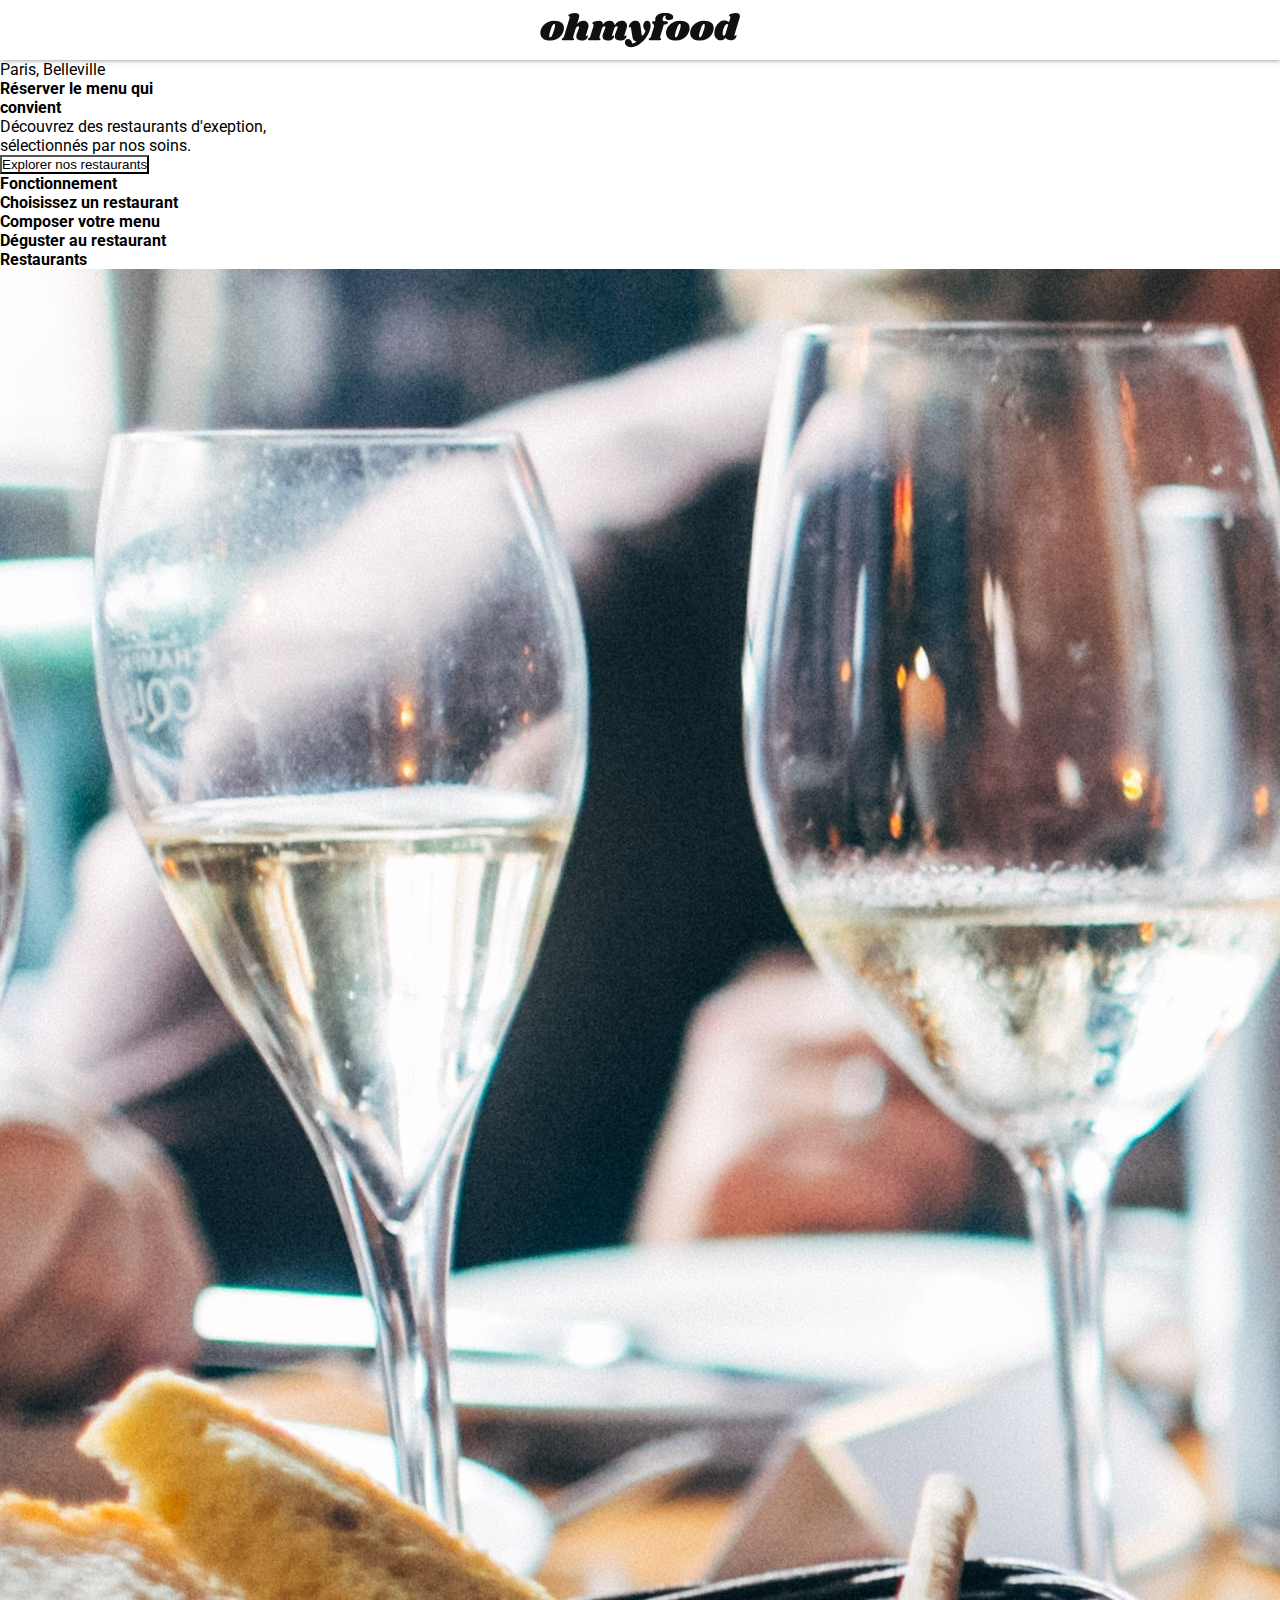
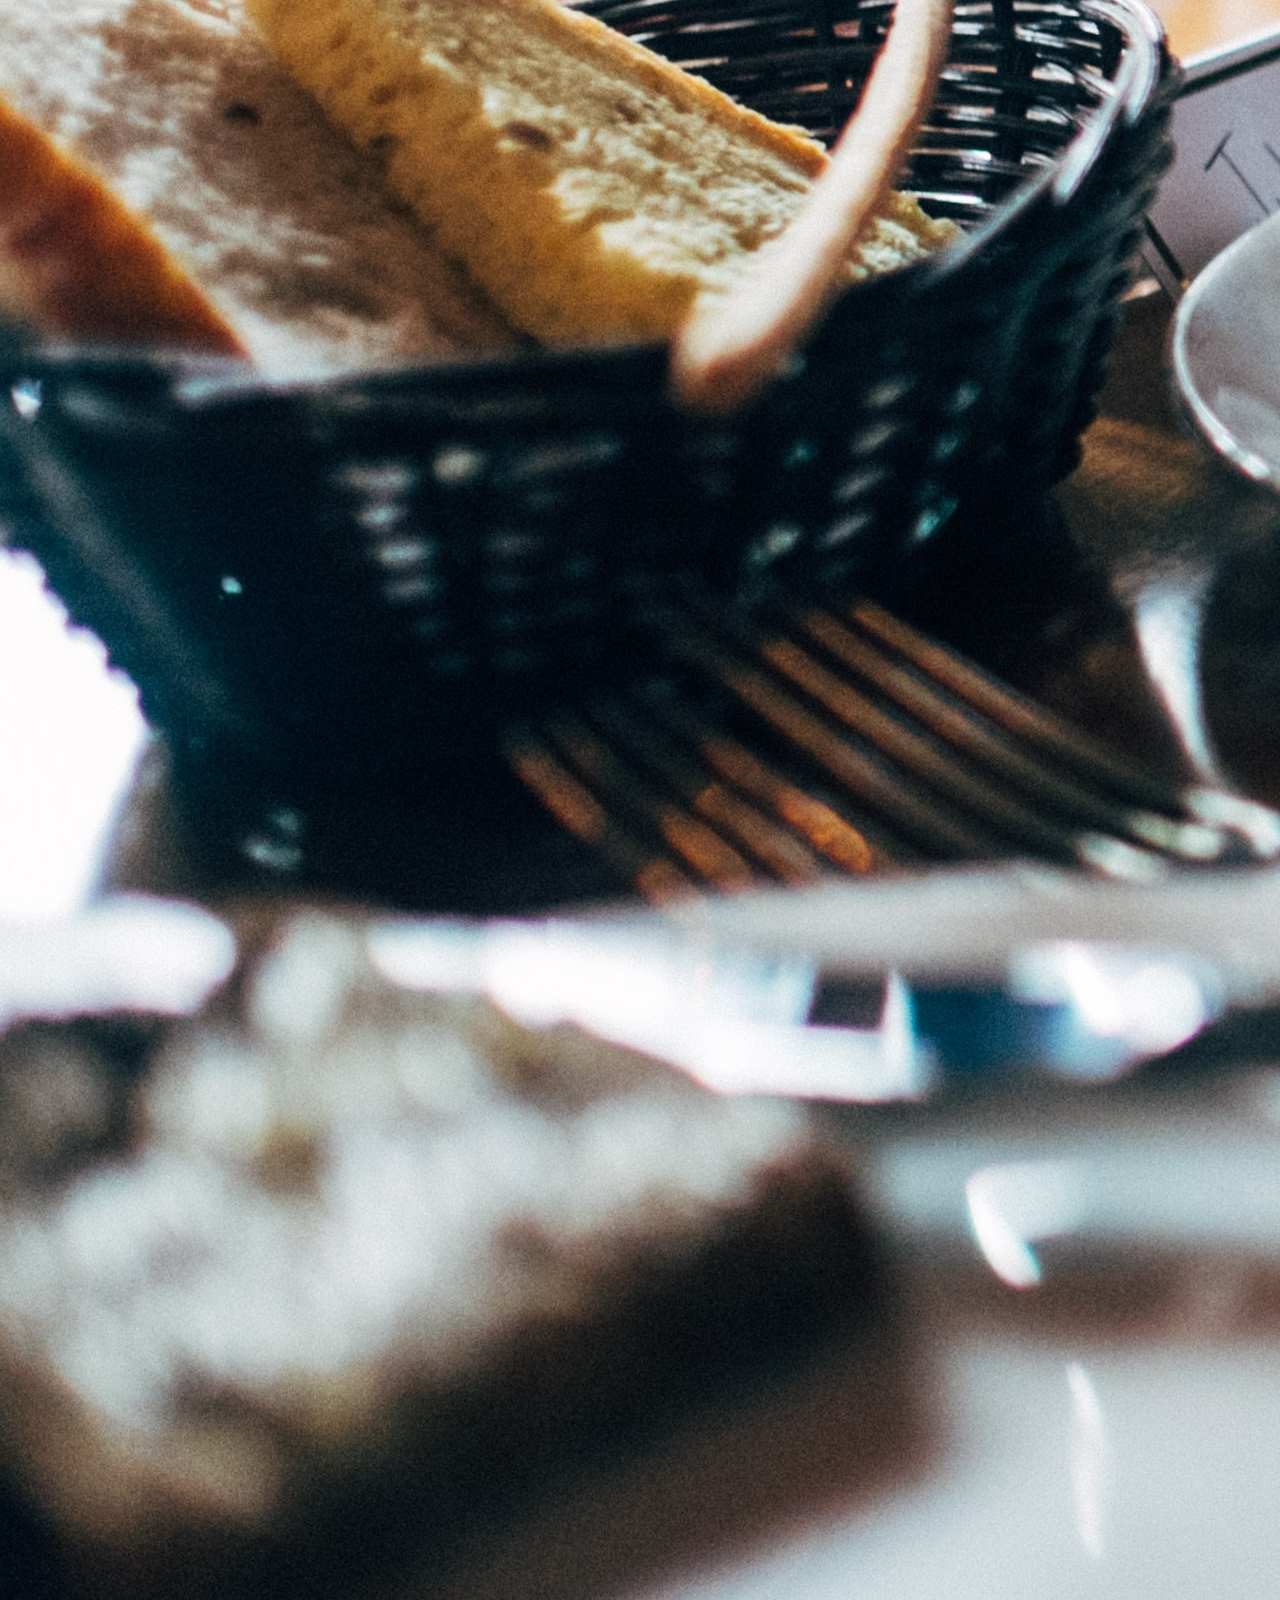
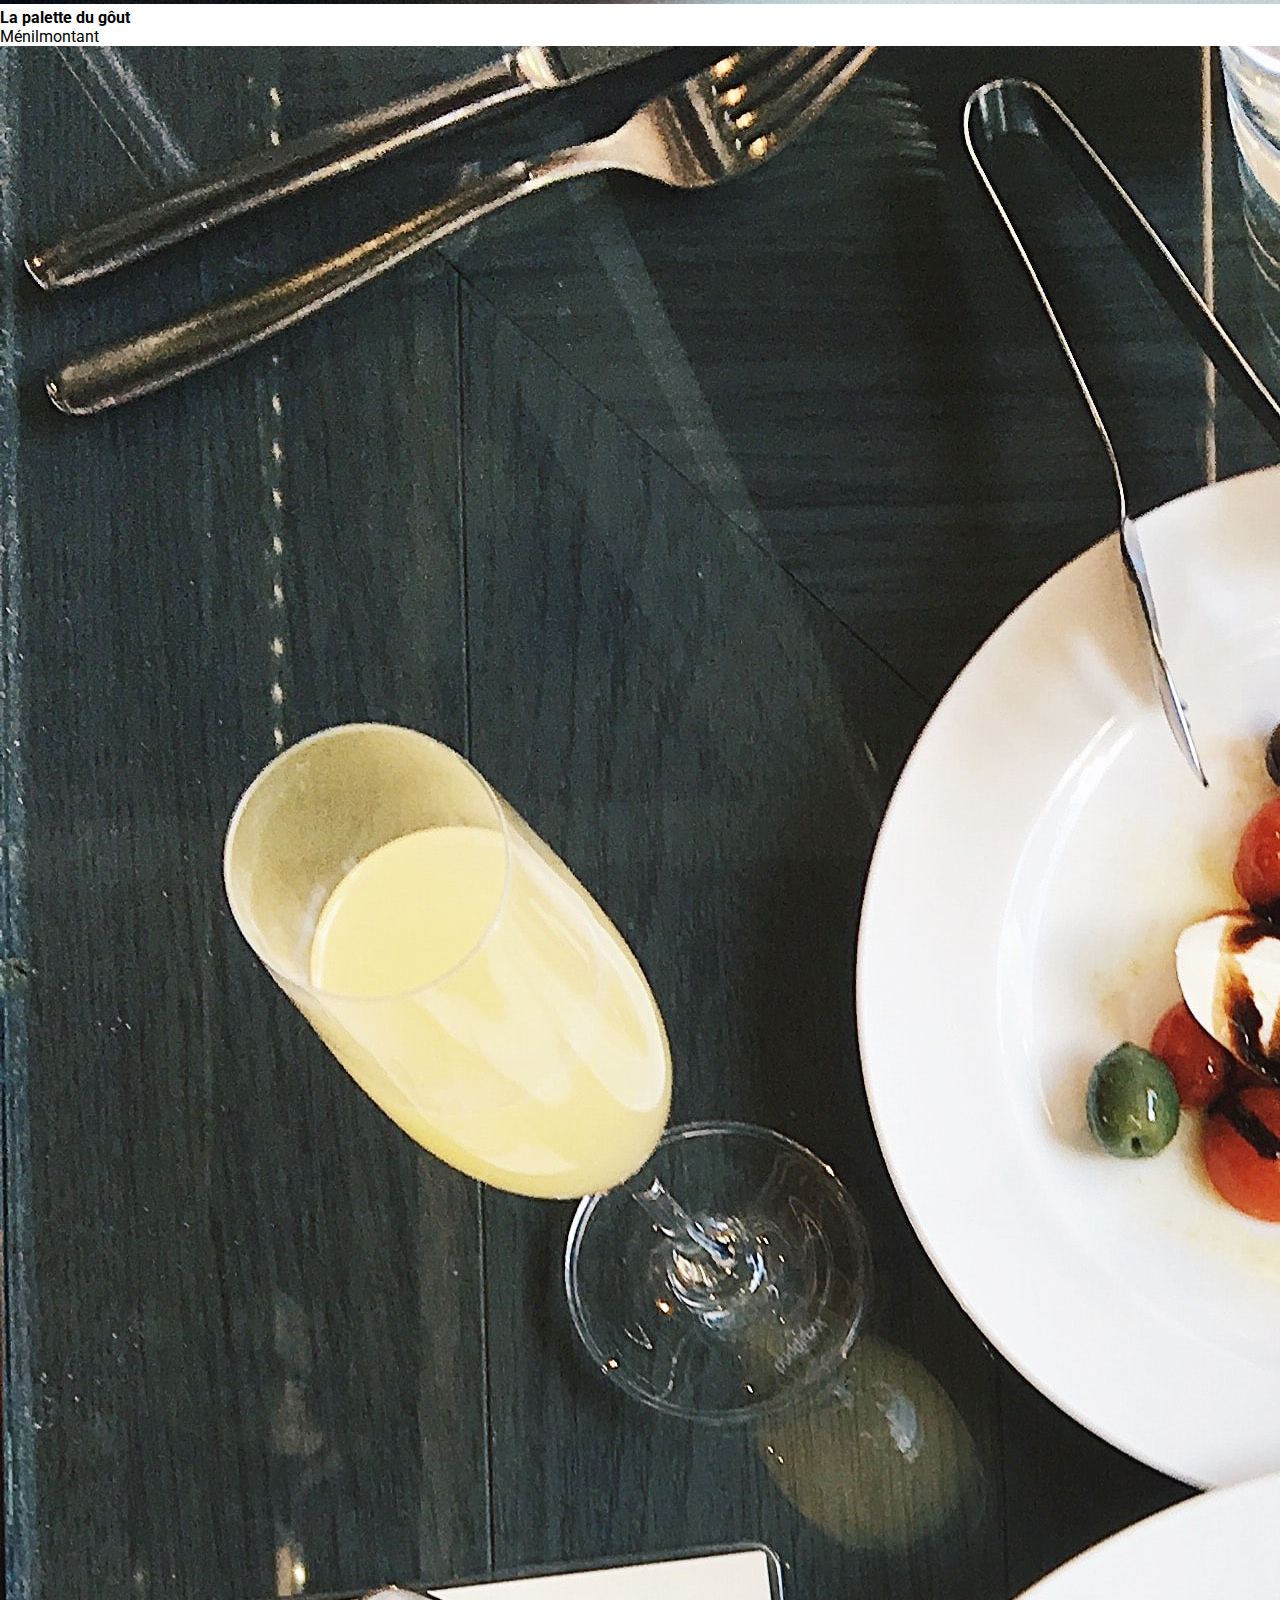
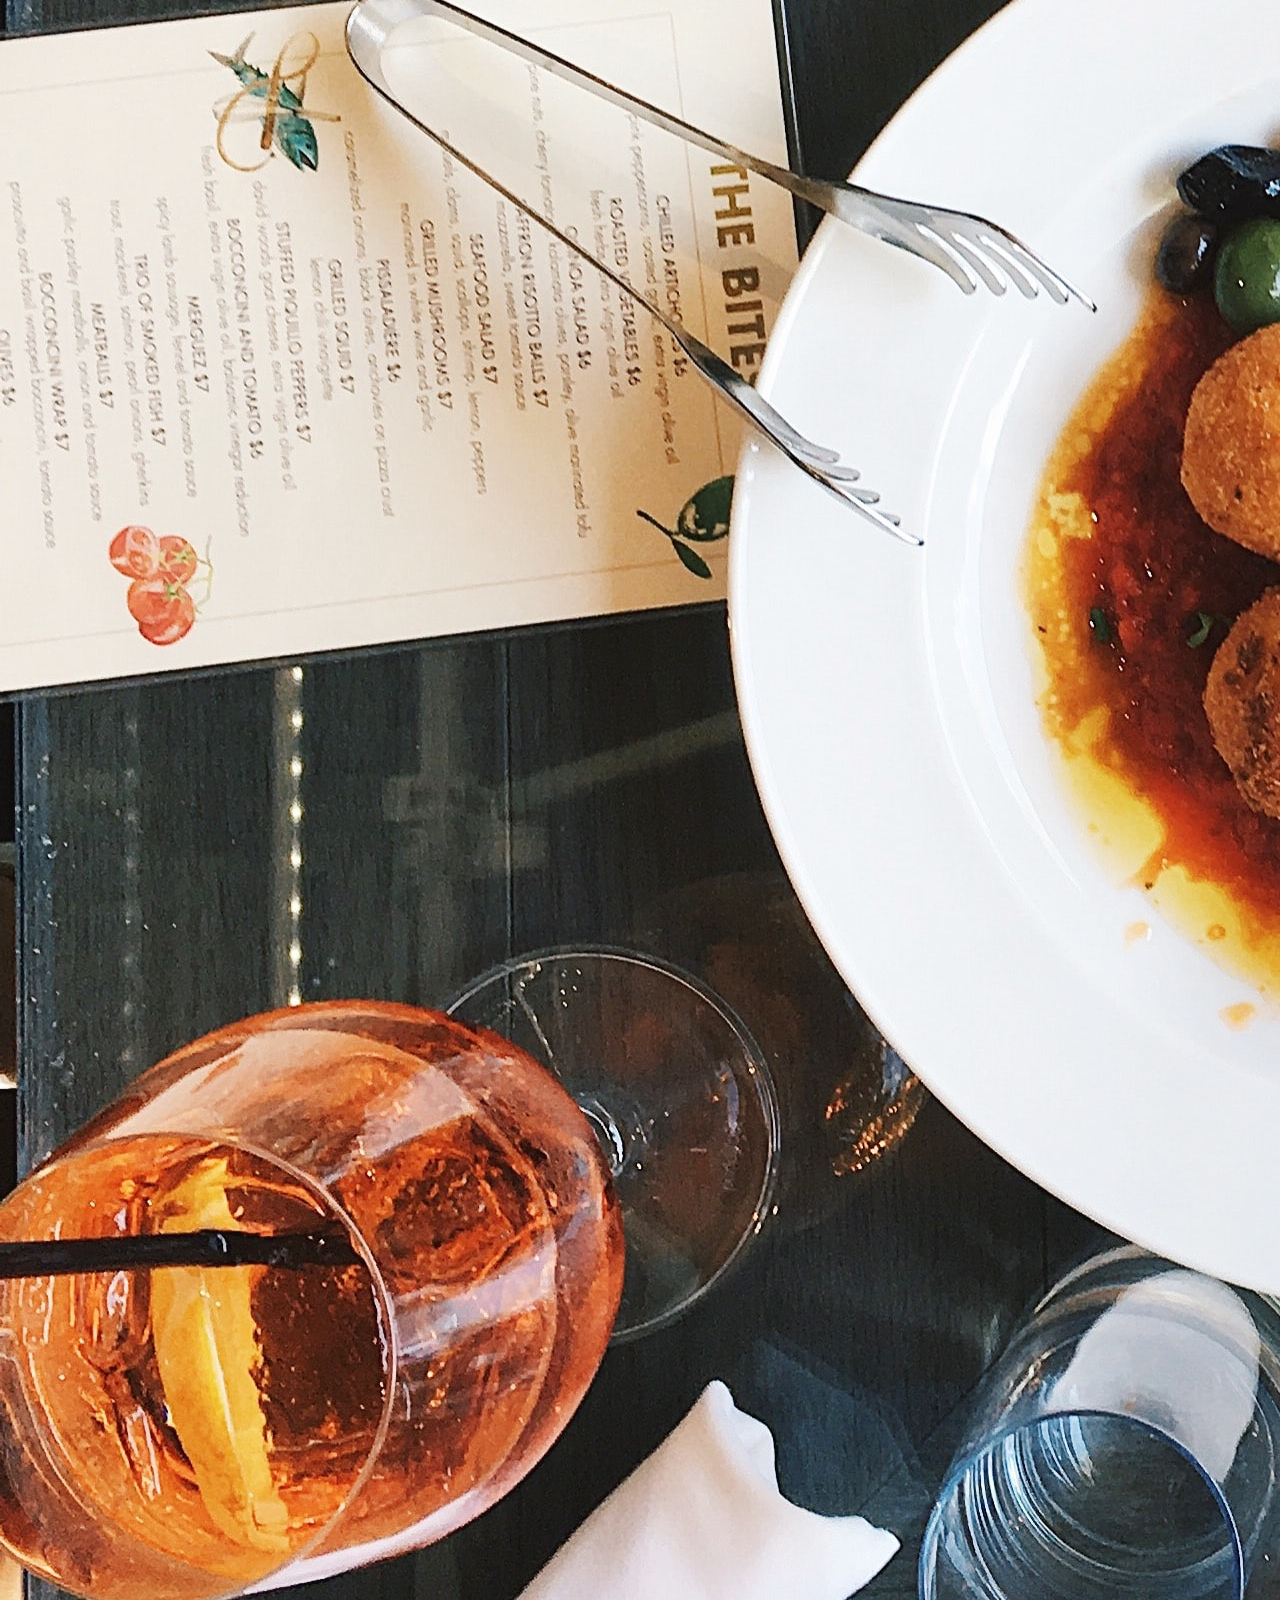
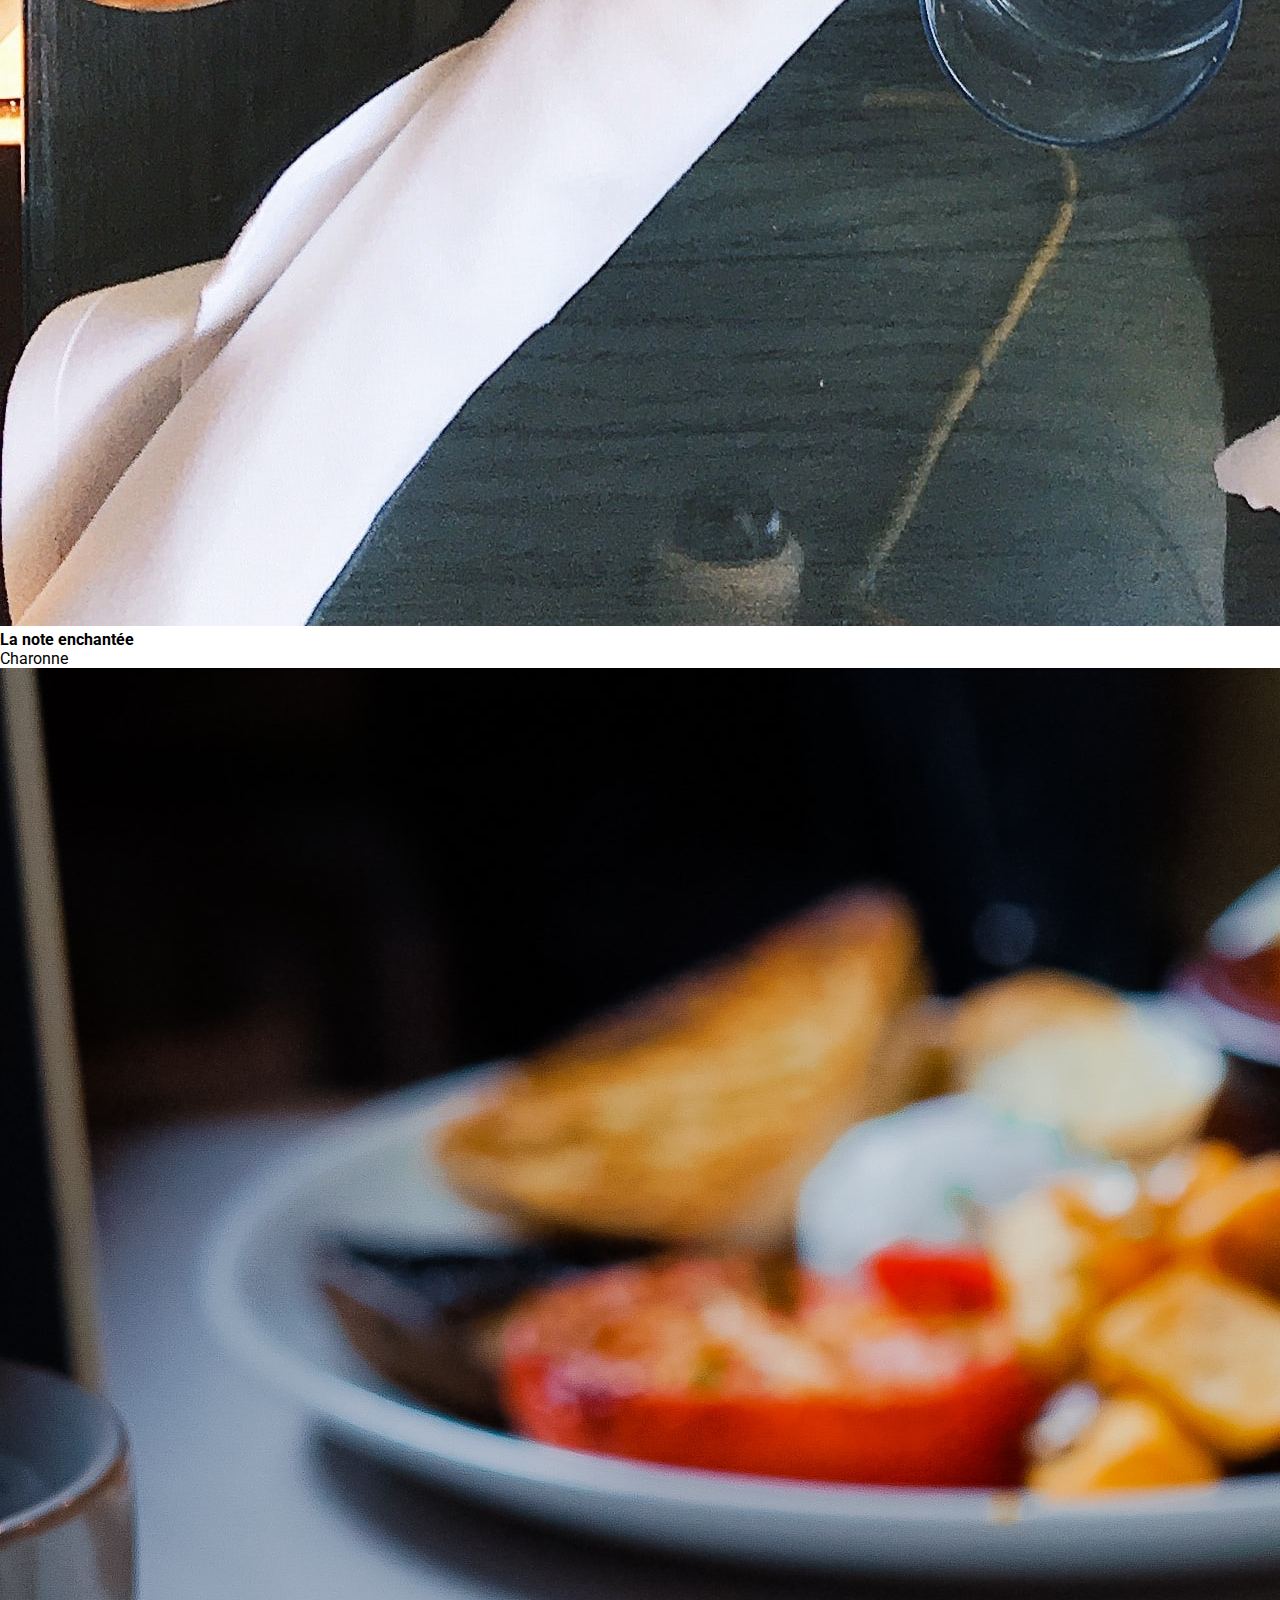
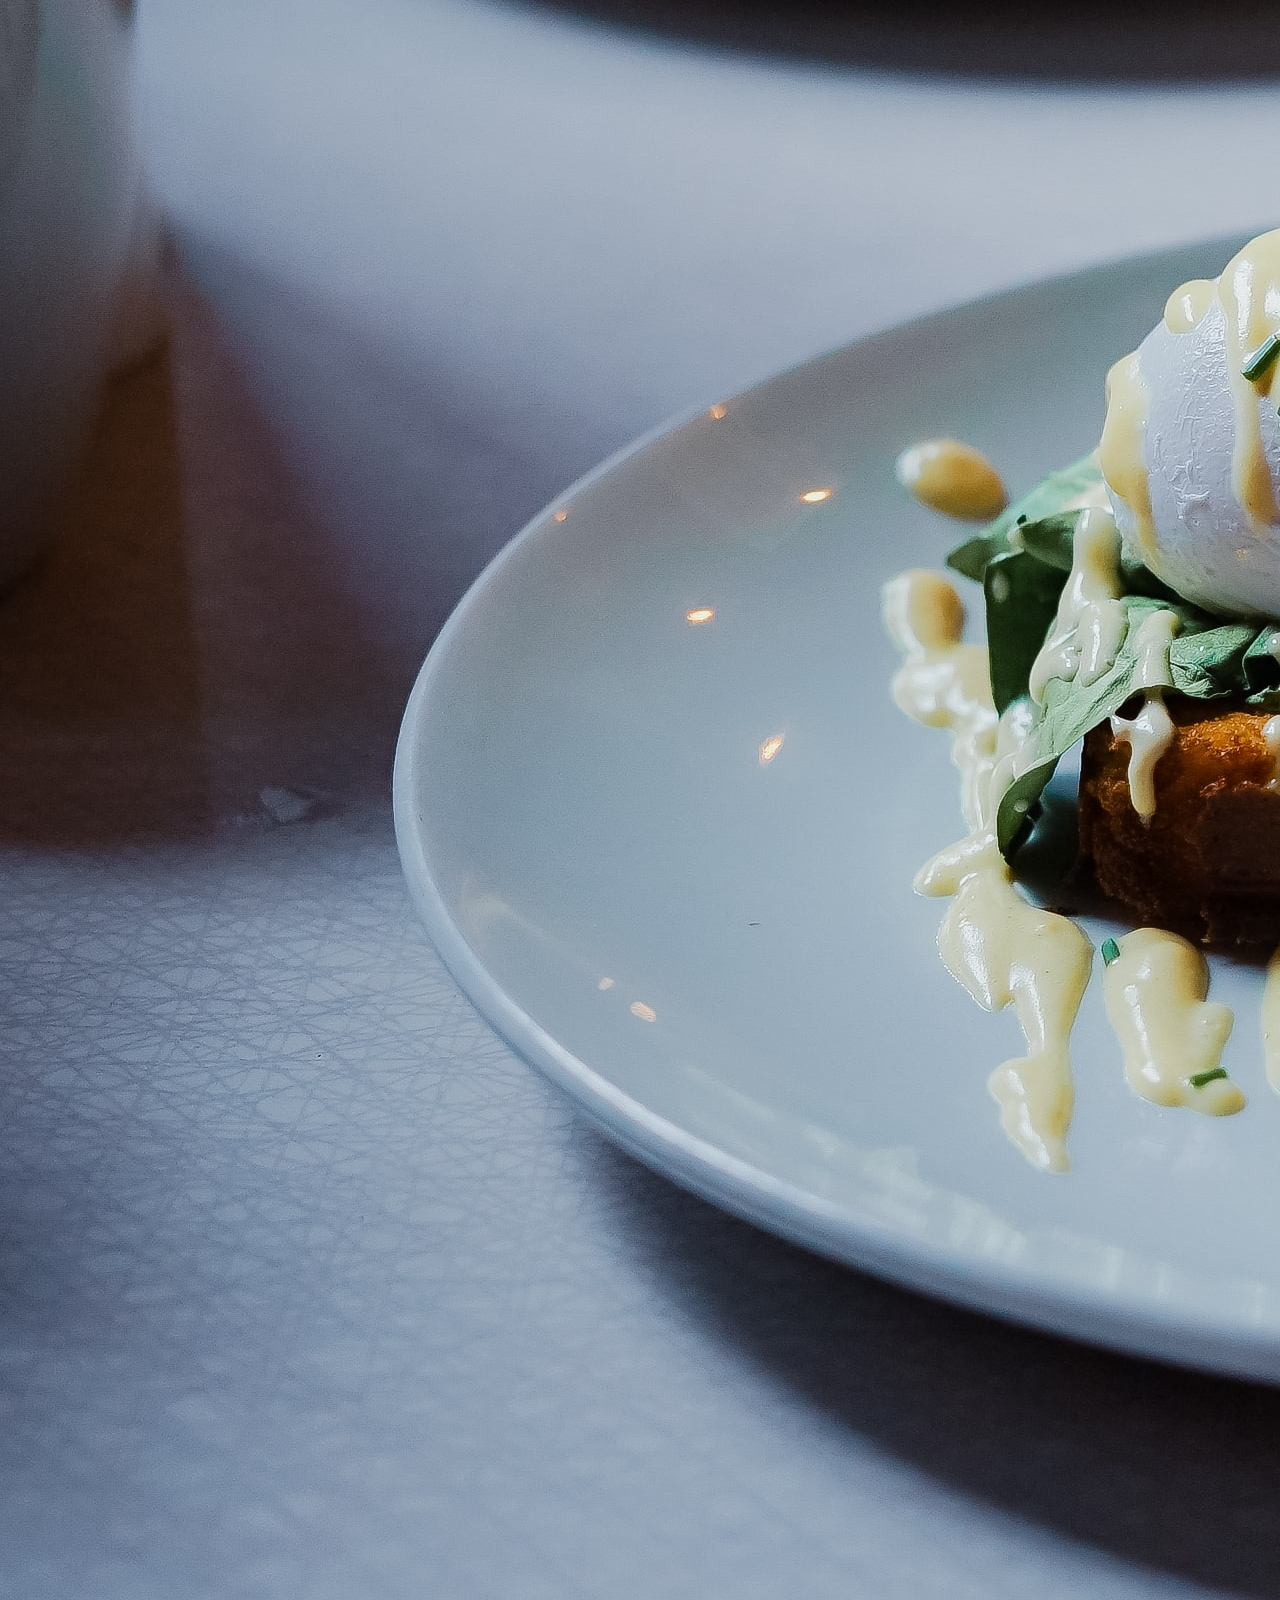
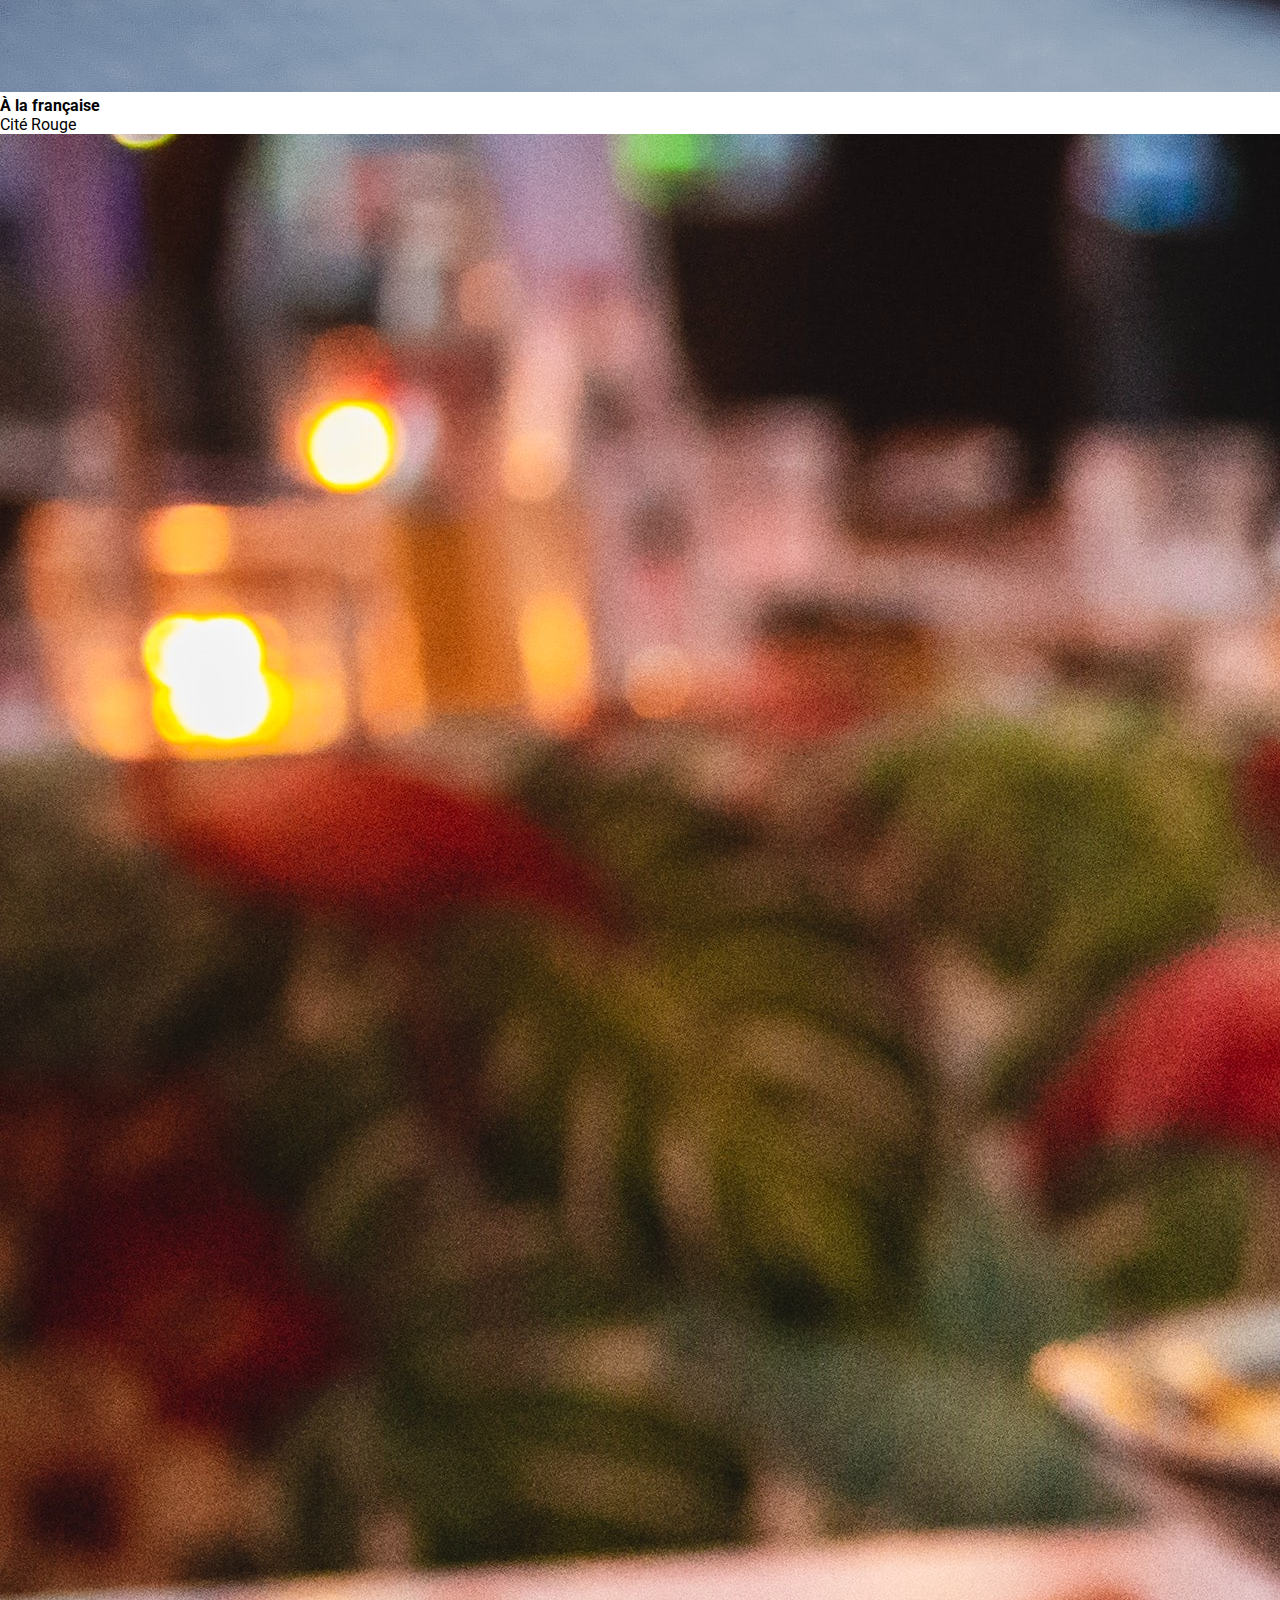
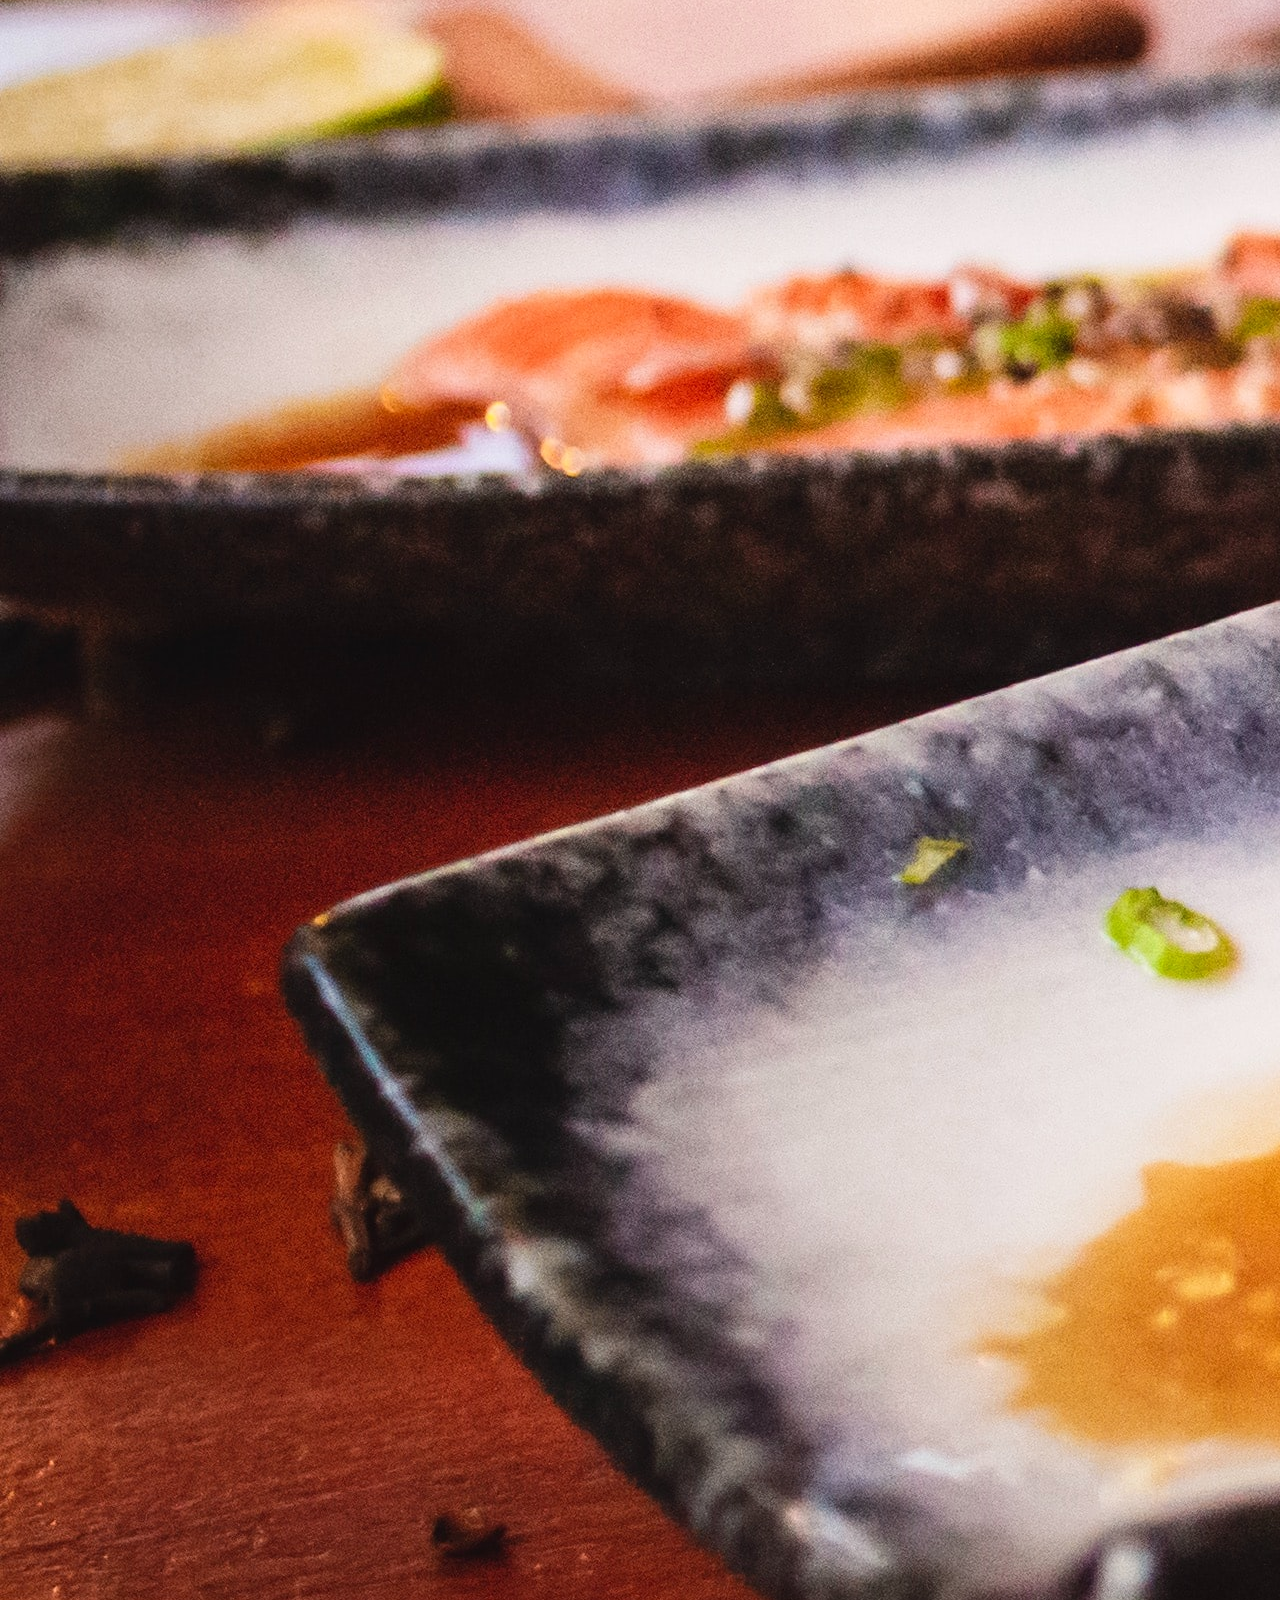
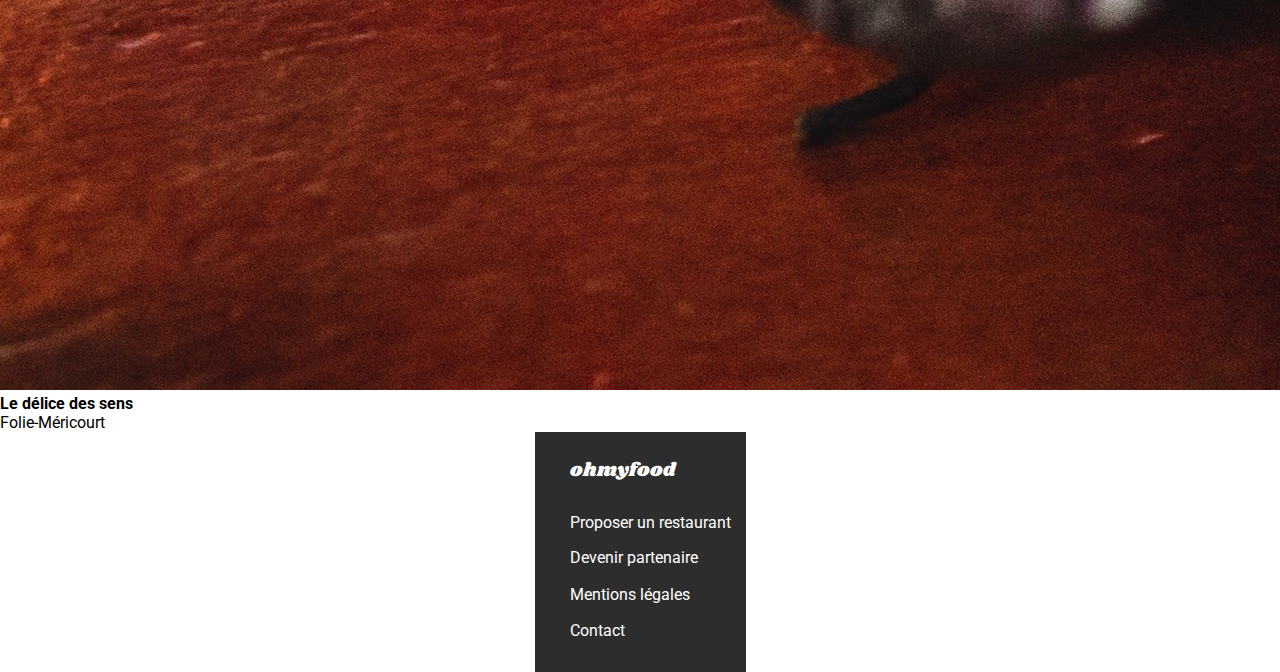
==== index.html @ 9d577dd5 "add : différents scss filles" ====
<!DOCTYPE html>
<html lang="fr">
<head>
    <meta charset="UTF-8">
    <meta http-equiv="X-UA-Compatible" content="IE=edge">
    <meta name="viewport" content="width=device-width, initial-scale=1.0">
    <title>OhMyFood</title>
    <link rel="stylesheet" href="https://cdnjs.cloudflare.com/ajax/libs/font-awesome/5.15.2/css/all.min.css" integrity="sha512-HK5fgLBL+xu6dm/Ii3z4xhlSUyZgTT9tuc/hSrtw6uzJOvgRr2a9jyxxT1ely+B+xFAmJKVSTbpM/CuL7qxO8w==" crossorigin="anonymous" />
    <link rel="stylesheet" href="./public/css/main.css">
</head>
<body>
    <header>
        <img src="./public/images/logo/ohmyfood@2x.svg" alt="oh my food logo">
    </header>

    <section class="search-section">
        <div class="search-section__banner">
            <i class="fas fa-map-marker-alt"></i>
            <p>Paris, Belleville</p>
        </div>
        <div class="search-box">
            <h1>Réserver le menu qui <br> convient</h1>
            <p>Découvrez des restaurants d'exeption,<br>sélectionnés par nos soins.</p>
            <button class="submit-btn">Explorer nos restaurants</button>
        </div>
    </section>

    <section class="explications-section">
        <h2 class="explication-section__title">Fonctionnement</h2>
        <ul class="explication-section__list">
            <li><i class="fas fa-mobile-alt"></i><h2>Choisissez un restaurant</h2></li>
            <li><i class="fas fa-list"></i><h2>Composer votre menu</h2></li>
            <li><i class="fas fa-store"></i><h2>Déguster au restaurant</h2></li>
        </ul>
    </section>

    <section class="index-section">
        <h2 class="index-section__title">Restaurants</h2>
        <div class="index-section__carousel"></div>
            <div class="card rs-card rs-card-1">
                <img class="rs-card__photo" src="./public/images/restaurants/jay-wennington-N_Y88TWmGwA-unsplash.jpg" alt="La palette du gôut">
                <div class="rs-car__content">
                    <div class="rs-car__content__items">
                        <h3 class="">La palette du gôut</h3>
                        <p>Ménilmontant</p>
                    </div>
                    <i class="fas fa-heart"></i>
                </div>
            </div>
            <div class="card rs-card rs-card-2">
                <img class="rs-card__photo" src="./public/images/restaurants/stil-u2Lp8tXIcjw-unsplash.jpg" alt="La note enchantée">
                <div class="rs-car__content">
                    <div class="rs-car__content__items">
                        <h3 class="">La note enchantée</h3>
                        <p>Charonne</p>
                    </div>
                    <i class="fas fa-heart"></i>
                </div>
            </div>
            <div class="card rs-card rs-card-3">
                <img class="rs-card__photo" src="./public/images/restaurants/toa-heftiba-DQKerTsQwi0-unsplash.jpg" alt="À la française">
                <div class="rs-car__content">
                    <div class="rs-car__content__items">
                        <h3 class="">À la française</h3>
                        <p>Cité Rouge</p>
                    </div>
                    <i class="fas fa-heart"></i>
                </div>
            </div>
            <div class="card rs-card rs-card-4">
                <img class="rs-card__photo" src="./public/images/restaurants/louis-hansel-shotsoflouis-qNBGVyOCY8Q-unsplash.jpg" alt="Le délice des sens">
                <div class="rs-car__content">
                    <div class="rs-car__content__items">
                        <h3 class="">Le délice des sens</h3>
                        <p>Folie-Méricourt</p>
                    </div>
                    <i class="fas fa-heart"></i>
                </div>
            </div>
    </section>

    <footer>
        <h2 class="footer-title">ohmyfood</h2>
        <ul class="footer-navigation">
            <li><i class="fas fa-utensils"></i><a href="#">Proposer un restaurant</a></li>
            <li><i class="fas fa-hands-helping"></i><a href="#">Devenir partenaire</a></li>
            <li><a href="#">Mentions légales</a></li>
            <li><a href="mailto:contact@ohmyfood.com">Contact</a></li>
        </ul>
    </footer>

</body>
</html>
---- public/css/main.css ----
/****************** colors ******************/
/****************** typography ******************/
/****************** paddings ******************/
/****************** normalisation ******************/
@import url("https://fonts.googleapis.com/css2?family=Roboto&family=Shrikhand&display=swap");
@import url("https://fonts.googleapis.com/css2?family=Roboto&family=Shrikhand&display=swap");
* {
  -webkit-box-sizing: border-box;
          box-sizing: border-box;
  margin: 0;
  padding: 0;
  background-color: transparent;
}

/****************** general elements ******************/
h1, h2, h3, h4, p, a {
  font-family: 'Roboto', sans-serif;
  color: black;
  font-size: 16px;
}

a {
  color: initial;
  text-decoration: none;
  background-color: transparent;
}

li {
  list-style-type: none;
}

/****************** footer ******************/
footer {
  background-color: #2e2d2d;
  height: 15rem;
  display: -webkit-box;
  display: -ms-flexbox;
  display: flex;
  -webkit-box-orient: vertical;
  -webkit-box-direction: normal;
      -ms-flex-direction: column;
          flex-direction: column;
  -webkit-box-pack: center;
      -ms-flex-pack: center;
          justify-content: center;
  justify-self: center;
}

footer h2, footer i, footer a {
  color: white;
}

footer h2 {
  margin-left: 35px;
  margin-right: 15px;
  font-family: 'Shrikhand', cursive;
  font-size: 1.2rem;
  font-weight: 200;
  margin-bottom: 1.3rem;
}

footer ul {
  margin-left: 35px;
  margin-right: 15px;
}

footer li {
  line-height: 2.2rem;
}

footer .fas {
  width: 2rem;
}

footer .fa-hands-helping {
  font-size: 0.7rem;
}

header {
  height: 60px;
  display: -webkit-box;
  display: -ms-flexbox;
  display: flex;
  -webkit-box-pack: center;
      -ms-flex-pack: center;
          justify-content: center;
  -webkit-box-shadow: 0 0 5px  #808080;
          box-shadow: 0 0 5px  #808080;
  position: relative;
}

header img {
  width: 200px;
}

header a {
  position: absolute;
  left: 0;
  height: 100%;
  width: 20%;
  padding-left: 20px;
  padding-right: 30px;
  display: -webkit-box;
  display: -ms-flexbox;
  display: flex;
}

header .fa-arrow-left {
  margin-bottom: 0;
  margin: auto;
  font-size: 17px;
  font-weight: 900;
}
/*# sourceMappingURL=main.css.map */
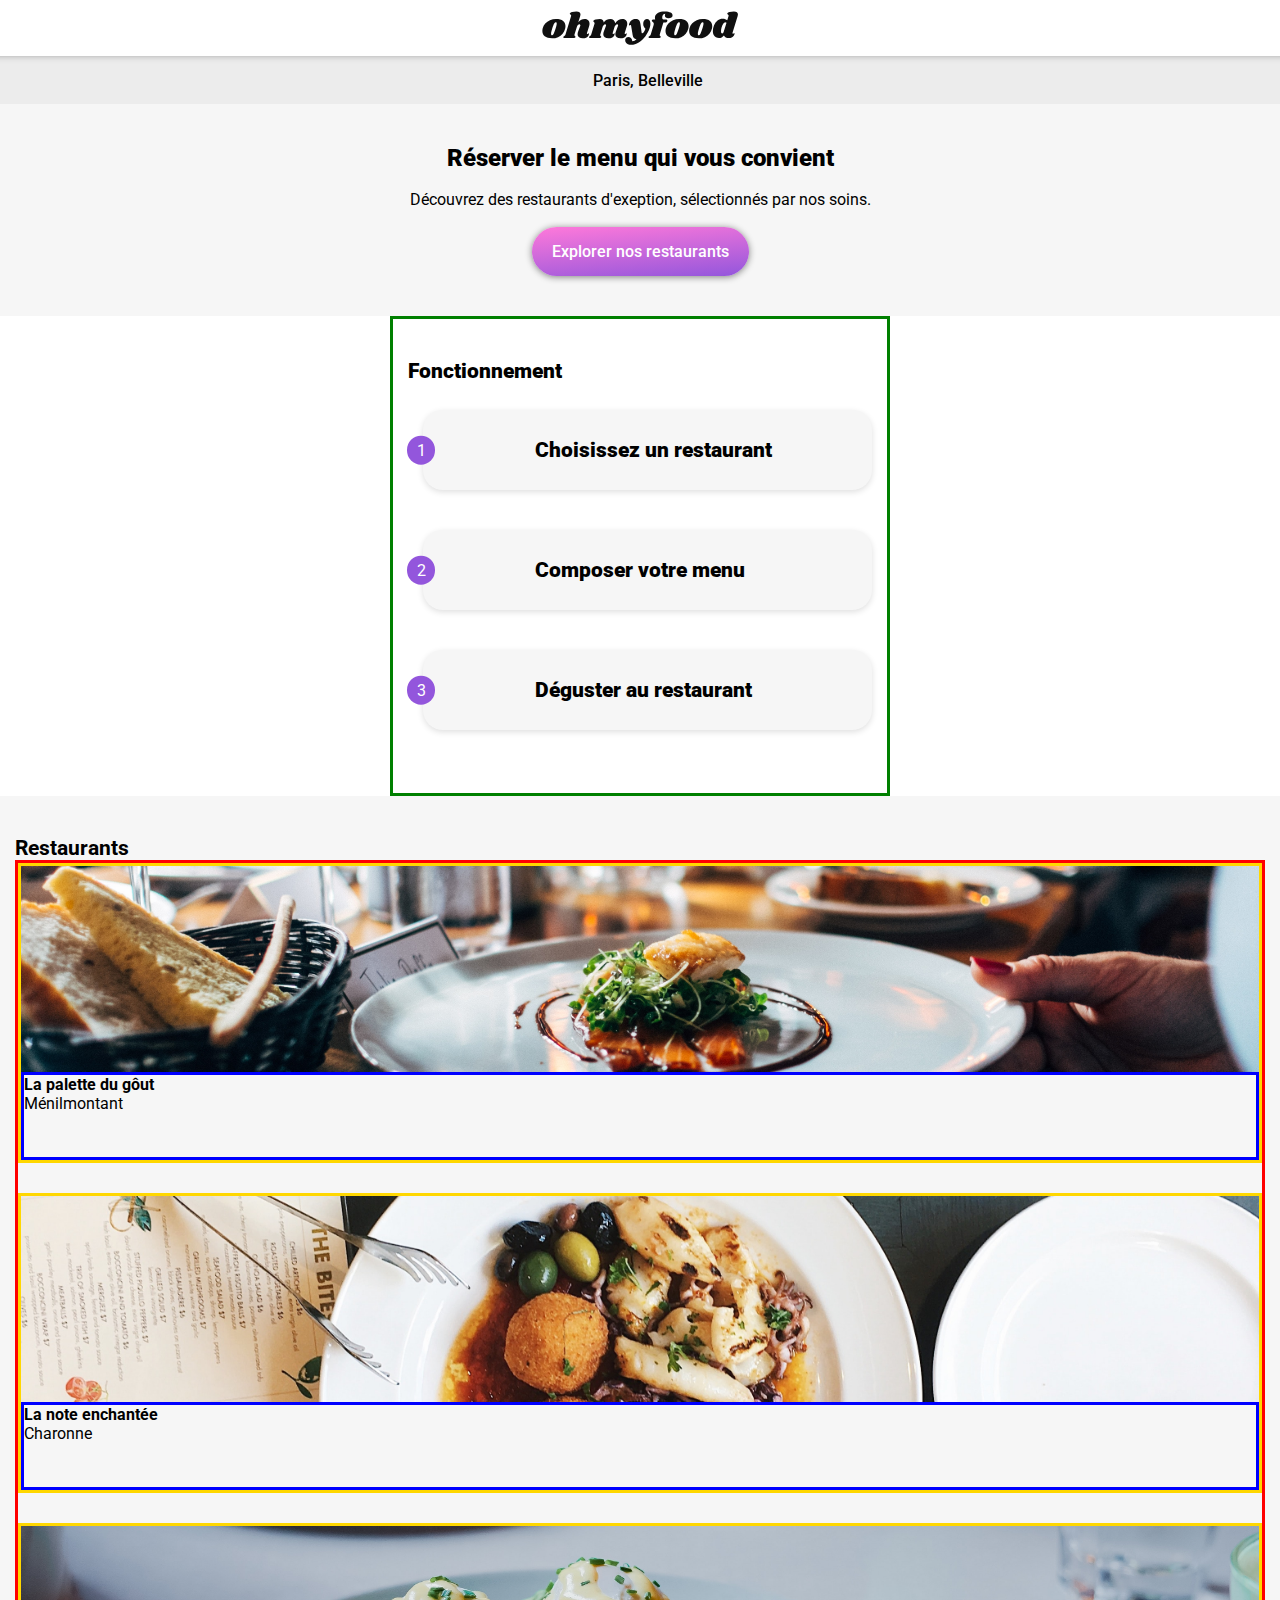
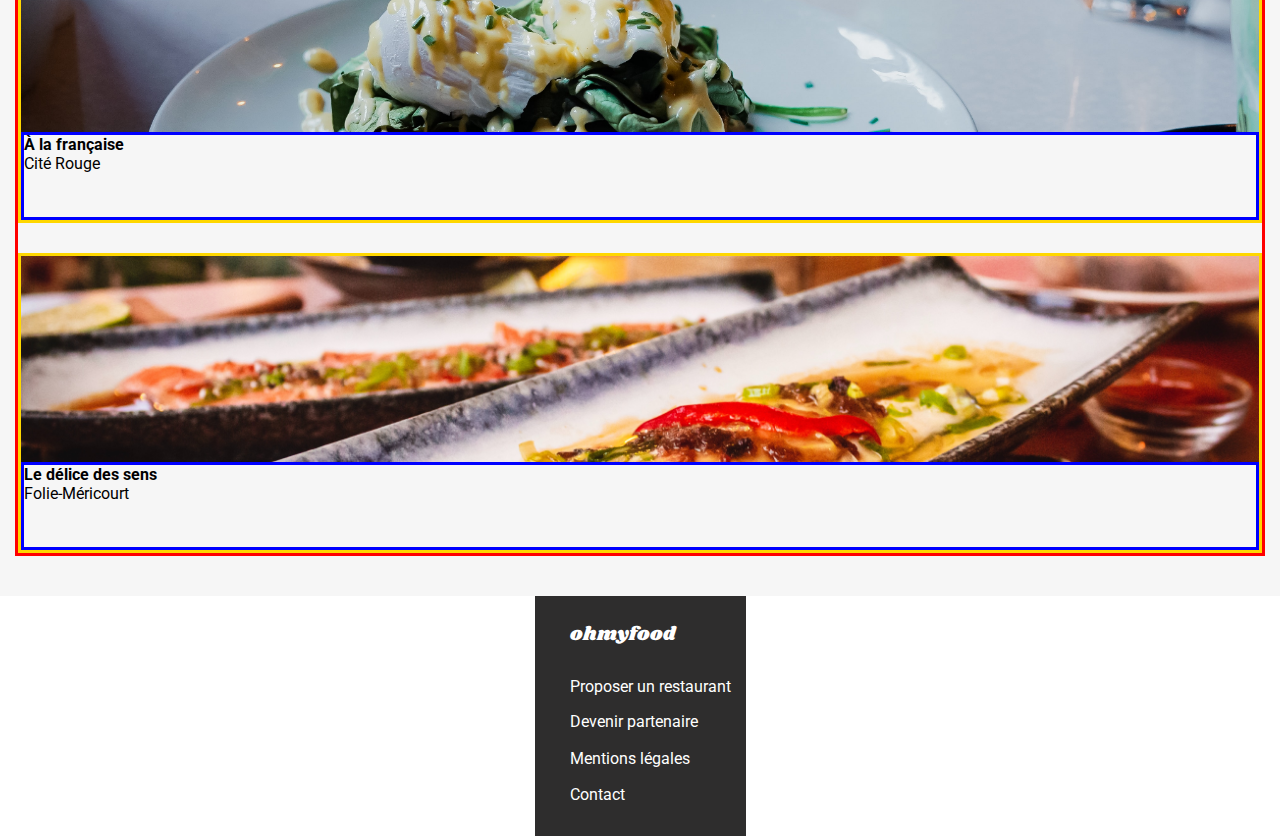
==== commit 75d82b01: "add : css index section" ====
--- a/index.html
+++ b/index.html
@@ -9,38 +9,39 @@
     <link rel="stylesheet" href="./public/css/main.css">
 </head>
 <body>
-    <header>
-        <img src="./public/images/logo/ohmyfood@2x.svg" alt="oh my food logo">
+    <header class="header">
+        <a class="header__home-link" href="./index.html"> <i class="fas fa-arrow-left"></i></a>
+        <img class="header__img" src="./public/images/logo/ohmyfood@2x.svg" alt="oh my food logo">
     </header>
 
     <section class="search-section">
-        <div class="search-section__banner">
+        <div class="location-banner">
             <i class="fas fa-map-marker-alt"></i>
-            <p>Paris, Belleville</p>
+            <p class="location-banner__city">Paris, Belleville</p>
         </div>
         <div class="search-box">
-            <h1>Réserver le menu qui <br> convient</h1>
-            <p>Découvrez des restaurants d'exeption,<br>sélectionnés par nos soins.</p>
-            <button class="submit-btn">Explorer nos restaurants</button>
+            <h1 class="search-box__title">Réserver le menu qui vous convient</h1>
+            <br><p class="search-box__slogan">Découvrez des restaurants d'exeption, sélectionnés par nos soins.</p>
+            <br><button class="search-box__btn submit-btn">Explorer nos restaurants</button>
         </div>
     </section>
 
     <section class="explications-section">
-        <h2 class="explication-section__title">Fonctionnement</h2>
-        <ul class="explication-section__list">
-            <li><i class="fas fa-mobile-alt"></i><h2>Choisissez un restaurant</h2></li>
-            <li><i class="fas fa-list"></i><h2>Composer votre menu</h2></li>
-            <li><i class="fas fa-store"></i><h2>Déguster au restaurant</h2></li>
-        </ul>
+        <h2 class="explications-section__title">Fonctionnement</h2>
+        <ol class="explications-section__list">
+            <li class="explications-items"><p class="explications-items__numbers">1</p><i class="explications-items__logo fas fa-mobile-alt"></i><h2 class="explications-items__text">Choisissez un restaurant</h2></li>
+            <li class="explications-items"><p class="explications-items__numbers">2</p><i class="explications-items__logo fas fa-list"></i><h2 class="explications-items__text">Composer votre menu</h2></li>
+            <li class="explications-items"><p class="explications-items__numbers">3</p><i class="explications-items__logo fas fa-store"></i><h2 class="explications-items__text">Déguster au restaurant</h2></li>
+        </ol>
     </section>
 
     <section class="index-section">
         <h2 class="index-section__title">Restaurants</h2>
-        <div class="index-section__carousel"></div>
+        <div class="index-section__carousel">
             <div class="card rs-card rs-card-1">
                 <img class="rs-card__photo" src="./public/images/restaurants/jay-wennington-N_Y88TWmGwA-unsplash.jpg" alt="La palette du gôut">
-                <div class="rs-car__content">
-                    <div class="rs-car__content__items">
+                <div class="rs-card__content">
+                    <div class="rs-card__content__items">
                         <h3 class="">La palette du gôut</h3>
                         <p>Ménilmontant</p>
                     </div>
@@ -49,8 +50,8 @@
             </div>
             <div class="card rs-card rs-card-2">
                 <img class="rs-card__photo" src="./public/images/restaurants/stil-u2Lp8tXIcjw-unsplash.jpg" alt="La note enchantée">
-                <div class="rs-car__content">
-                    <div class="rs-car__content__items">
+                <div class="rs-card__content">
+                    <div class="rs-card__content__items">
                         <h3 class="">La note enchantée</h3>
                         <p>Charonne</p>
                     </div>
@@ -59,8 +60,8 @@
             </div>
             <div class="card rs-card rs-card-3">
                 <img class="rs-card__photo" src="./public/images/restaurants/toa-heftiba-DQKerTsQwi0-unsplash.jpg" alt="À la française">
-                <div class="rs-car__content">
-                    <div class="rs-car__content__items">
+                <div class="rs-card__content">
+                    <div class="rs-card__content__items">
                         <h3 class="">À la française</h3>
                         <p>Cité Rouge</p>
                     </div>
@@ -69,23 +70,24 @@
             </div>
             <div class="card rs-card rs-card-4">
                 <img class="rs-card__photo" src="./public/images/restaurants/louis-hansel-shotsoflouis-qNBGVyOCY8Q-unsplash.jpg" alt="Le délice des sens">
-                <div class="rs-car__content">
-                    <div class="rs-car__content__items">
+                <div class="rs-card__content">
+                    <div class="rs-card__content__items">
                         <h3 class="">Le délice des sens</h3>
                         <p>Folie-Méricourt</p>
                     </div>
                     <i class="fas fa-heart"></i>
                 </div>
             </div>
+        </div>
     </section>
 
-    <footer>
-        <h2 class="footer-title">ohmyfood</h2>
-        <ul class="footer-navigation">
-            <li><i class="fas fa-utensils"></i><a href="#">Proposer un restaurant</a></li>
-            <li><i class="fas fa-hands-helping"></i><a href="#">Devenir partenaire</a></li>
-            <li><a href="#">Mentions légales</a></li>
-            <li><a href="mailto:contact@ohmyfood.com">Contact</a></li>
+    <footer class="footer">
+        <h2 class="footer__title">ohmyfood</h2>
+        <ul class="footer__navigation">
+            <li class="footer__navigation__list"><i class="fas fa-utensils"></i><a href="#">Proposer un restaurant</a></li>
+            <li class="footer__navigation__list"><i class="fas fa-hands-helping"></i><a href="#">Devenir partenaire</a></li>
+            <li class="footer__navigation__list"><a href="#">Mentions légales</a></li>
+            <li class="footer__navigation__list"><a href="mailto:contact@ohmyfood.com">Contact</a></li>
         </ul>
     </footer>
 
--- a/public/css/main.css
+++ b/public/css/main.css
@@ -1,6 +1,6 @@
-/****************** colors ******************/
-/****************** typography ******************/
+/****************** variables ******************/
 /****************** paddings ******************/
+/****************** media queries ******************/
 /****************** normalisation ******************/
 @import url("https://fonts.googleapis.com/css2?family=Roboto&family=Shrikhand&display=swap");
 @import url("https://fonts.googleapis.com/css2?family=Roboto&family=Shrikhand&display=swap");
@@ -12,11 +12,21 @@
   background-color: transparent;
 }
 
-/****************** general elements ******************/
-h1, h2, h3, h4, p, a {
+body {
+  min-width: 250px;
+  margin-left: auto;
+  margin-right: auto;
+}
+
+/****************** general typographies ******************/
+h1, h2, h3, h4, p, a, button {
   font-family: 'Roboto', sans-serif;
   color: black;
   font-size: 16px;
+}
+
+h2 {
+  font-size: 1.3rem;
 }
 
 a {
@@ -29,8 +39,40 @@
   list-style-type: none;
 }
 
-/****************** footer ******************/
-footer {
+/****************** header style ******************/
+.header {
+  height: 3.5rem;
+  display: -ms-grid;
+  display: grid;
+  -ms-grid-columns: (1fr)[6];
+      grid-template-columns: repeat(6, 1fr);
+}
+
+.header__img {
+  -ms-grid-column: 3;
+  -ms-grid-column-span: 2;
+  grid-column: 3 / 5;
+  -ms-grid-column-align: center;
+      justify-self: center;
+  -ms-flex-item-align: center;
+      -ms-grid-row-align: center;
+      align-self: center;
+}
+
+.header__home-link {
+  display: -webkit-box;
+  display: -ms-flexbox;
+  display: flex;
+}
+
+.header__home-link .fa-arrow-left {
+  margin: auto;
+  font-size: 17px;
+  font-weight: 900;
+}
+
+/****************** footer style ******************/
+.footer {
   background-color: #2e2d2d;
   height: 15rem;
   display: -webkit-box;
@@ -46,69 +88,214 @@
   justify-self: center;
 }
 
-footer h2, footer i, footer a {
+.footer__title, .footer i, .footer a {
   color: white;
 }
 
-footer h2 {
+.footer__title, .footer__navigation {
   margin-left: 35px;
   margin-right: 15px;
+}
+
+.footer__title {
   font-family: 'Shrikhand', cursive;
   font-size: 1.2rem;
   font-weight: 200;
   margin-bottom: 1.3rem;
 }
 
-footer ul {
-  margin-left: 35px;
-  margin-right: 15px;
-}
-
-footer li {
+.footer__navigation__list {
   line-height: 2.2rem;
 }
 
-footer .fas {
+.footer__navigation__list .fas {
   width: 2rem;
 }
 
-footer .fa-hands-helping {
+.footer__navigation__list .fa-hands-helping {
   font-size: 0.7rem;
 }
 
-header {
-  height: 60px;
+/****************** search section ******************/
+.location-banner {
+  background-color: #ececec;
+  height: 3rem;
   display: -webkit-box;
   display: -ms-flexbox;
   display: flex;
   -webkit-box-pack: center;
       -ms-flex-pack: center;
           justify-content: center;
-  -webkit-box-shadow: 0 0 5px  #808080;
-          box-shadow: 0 0 5px  #808080;
+  -webkit-box-align: center;
+      -ms-flex-align: center;
+          align-items: center;
+  -webkit-box-shadow: inset 0px 8px 8px -10px #808080;
+          box-shadow: inset 0px 8px 8px -10px #808080;
+}
+
+.location-banner__city {
+  margin-left: 1rem;
+  font-weight: 500;
+}
+
+.search-box {
+  background-color: #f6f6f6;
+  padding-top: 2.5rem;
+  padding-bottom: 2.5rem;
+  text-align: center;
+}
+
+.search-box__title {
+  font-size: 1.5rem;
+  font-weight: 900;
+}
+
+.search-box__title, .search-box__title ~ * {
+  margin: 0 15px;
+}
+
+/****************** Explications-section ******************/
+.explications-section {
+  padding: 2.5rem 15px;
+  height: 30rem;
+  max-width: 500px;
+  border: solid green;
+  margin: 0 auto;
+}
+
+.explications-section__title {
+  font-size: 1.3rem;
+  font-weight: 900;
+  margin-bottom: 1.7rem;
+}
+
+.explications-section__list {
+  display: -webkit-box;
+  display: -ms-flexbox;
+  display: flex;
+  -webkit-box-orient: vertical;
+  -webkit-box-direction: normal;
+      -ms-flex-direction: column;
+          flex-direction: column;
+  -webkit-box-pack: justify;
+      -ms-flex-pack: justify;
+          justify-content: space-between;
+  -ms-flex-line-pack: center;
+      align-content: center;
+  height: 20rem;
+  padding-left: 15px;
+}
+
+.explications-items {
+  width: 100%;
   position: relative;
-}
-
-header img {
-  width: 200px;
-}
-
-header a {
+  background-color: #f6f6f6;
+  -webkit-box-shadow: 0 2px 6px  #dfdfdf;
+          box-shadow: 0 2px 6px  #dfdfdf;
+  border-radius: 20px;
+  height: 5rem;
+  display: -webkit-box;
+  display: -ms-flexbox;
+  display: flex;
+  -webkit-box-pack: center;
+      -ms-flex-pack: center;
+          justify-content: center;
+  -webkit-box-align: center;
+      -ms-flex-align: center;
+          align-items: center;
+}
+
+.explications-items__numbers, .explications-items__logo, .explications-items__text {
+  display: inline-block;
+}
+
+.explications-items__numbers {
   position: absolute;
-  left: 0;
-  height: 100%;
-  width: 20%;
-  padding-left: 20px;
-  padding-right: 30px;
-  display: -webkit-box;
-  display: -ms-flexbox;
-  display: flex;
-}
-
-header .fa-arrow-left {
-  margin-bottom: 0;
-  margin: auto;
-  font-size: 17px;
+  background-color: #9356DC;
+  color: white;
+  border-radius: 50%;
+  padding: 0.3rem 0.6rem;
+  left: -1rem;
+  top: 50%;
+  -webkit-transform: translateY(-50%);
+          transform: translateY(-50%);
+}
+
+.explications-items__logo {
+  -webkit-box-flex: 0;
+      -ms-flex: 0 1 20%;
+          flex: 0 1 20%;
+  text-align: center;
+  font-size: 1.1rem;
+  color: #757575;
+}
+
+.explications-items__text {
+  -webkit-box-flex: 0;
+      -ms-flex: 0 1 70%;
+          flex: 0 1 70%;
   font-weight: 900;
 }
+
+.explications-items .fa-mobile-alt {
+  font-size: 1.5rem;
+}
+
+/****************** index section ******************/
+.index-section {
+  background-color: #f6f6f6;
+  padding: 2.5rem 15px;
+}
+
+.index-section__carousel {
+  border: red solid;
+  display: -ms-grid;
+  display: grid;
+  -ms-grid-rows: (300px)[4];
+      grid-template-rows: repeat(4, 300px);
+  grid-gap: 30px;
+}
+
+.rs-card {
+  border: gold solid;
+  display: -webkit-box;
+  display: -ms-flexbox;
+  display: flex;
+  -webkit-box-orient: vertical;
+  -webkit-box-direction: normal;
+      -ms-flex-direction: column;
+          flex-direction: column;
+}
+
+.rs-card__photo {
+  width: 100%;
+  -ms-flex-preferred-size: 70%;
+      flex-basis: 70%;
+  overflow: hidden;
+  -o-object-fit: cover;
+     object-fit: cover;
+}
+
+.rs-card__content {
+  -ms-flex-preferred-size: 30%;
+      flex-basis: 30%;
+  border: blue solid;
+}
+
+/****************** buttons ******************/
+.submit-btn {
+  padding: 15px 20px;
+  border-radius: 50px;
+  border: none;
+  background: linear-gradient(175deg, #FF79DA, #9356DC);
+  color: white;
+  -webkit-box-shadow: 0 1px 7px  #808080;
+          box-shadow: 0 1px 7px  #808080;
+  font-weight: 500;
+  cursor: pointer;
+}
+
+.submit-btn:focus {
+  outline: none;
+}
 /*# sourceMappingURL=main.css.map */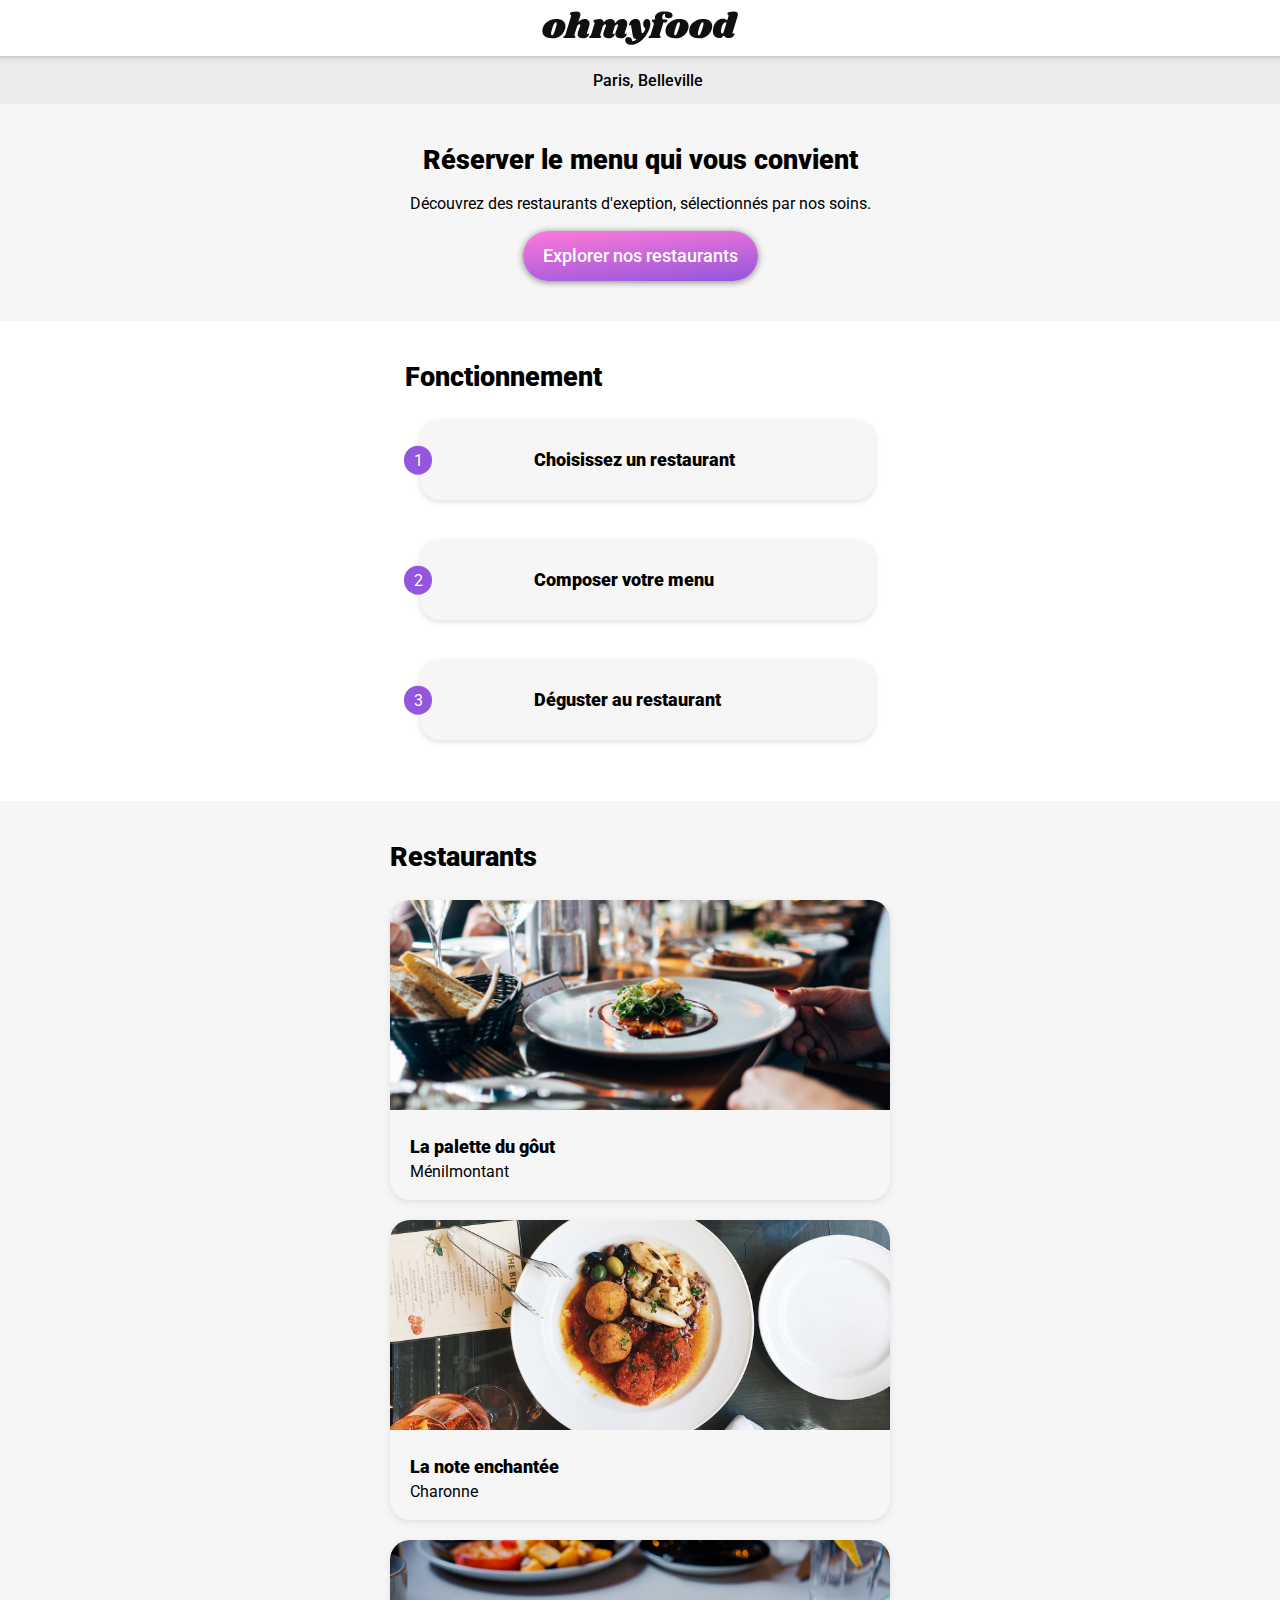
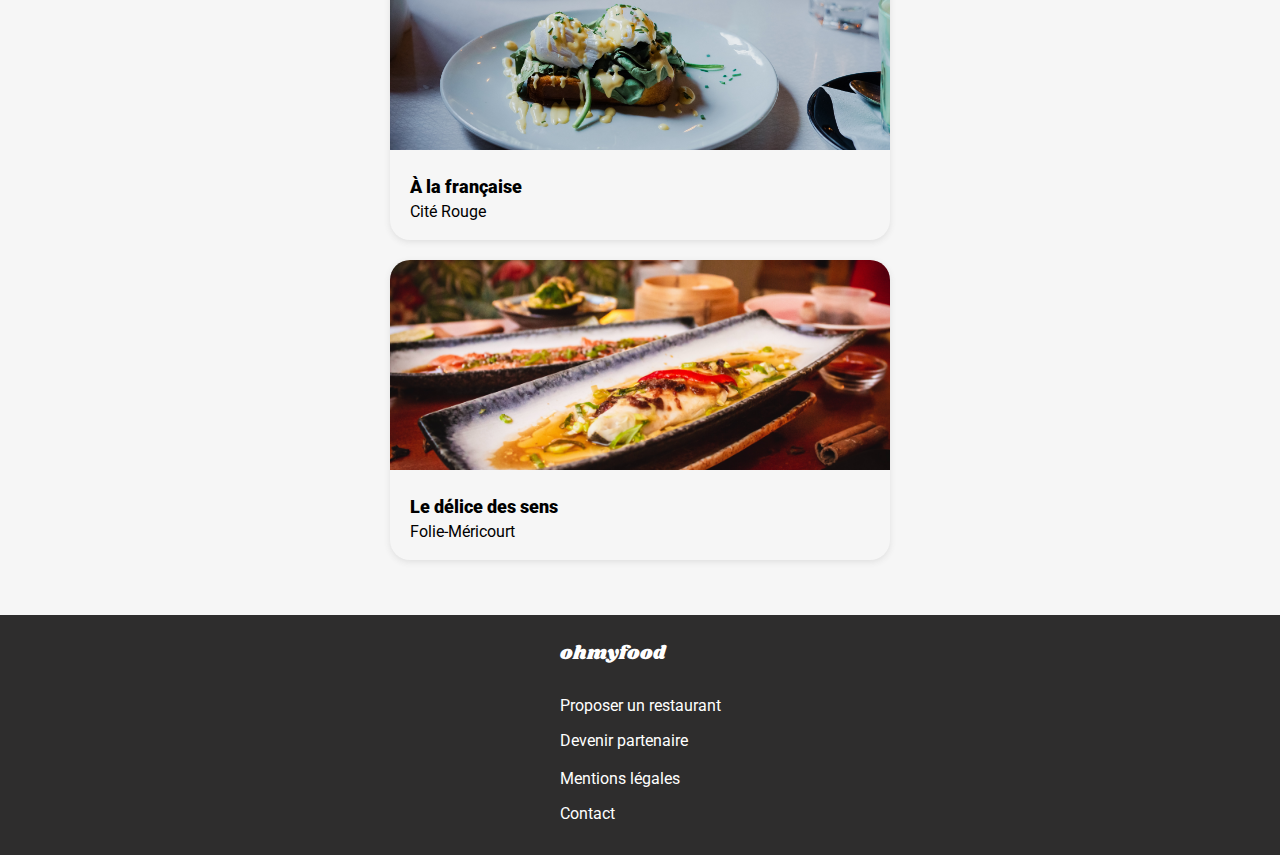
==== commit 5dca11f4: "Add : page menu" ====
--- a/index.html
+++ b/index.html
@@ -36,59 +36,63 @@
     </section>
 
     <section class="index-section">
-        <h2 class="index-section__title">Restaurants</h2>
-        <div class="index-section__carousel">
-            <div class="card rs-card rs-card-1">
-                <img class="rs-card__photo" src="./public/images/restaurants/jay-wennington-N_Y88TWmGwA-unsplash.jpg" alt="La palette du gôut">
-                <div class="rs-card__content">
-                    <div class="rs-card__content__items">
-                        <h3 class="">La palette du gôut</h3>
-                        <p>Ménilmontant</p>
+        <div class="index-container">
+            <h2 class="index-container__title">Restaurants</h2>
+            <div class="index-container__carousel">
+                <div class="rs-card">
+                    <img class="rs-card__photo" src="./public/images/restaurants/jay-wennington-N_Y88TWmGwA-unsplash.jpg" alt="La palette du gôut">
+                    <div class="rs-card__content">
+                        <div class="rs-card__content__items">
+                            <h3 class="">La palette du gôut</h3>
+                            <p>Ménilmontant</p>
+                        </div>
+                        <i class="far fa-heart rs-card__content__heart-logo"></i>
                     </div>
-                    <i class="fas fa-heart"></i>
                 </div>
-            </div>
-            <div class="card rs-card rs-card-2">
-                <img class="rs-card__photo" src="./public/images/restaurants/stil-u2Lp8tXIcjw-unsplash.jpg" alt="La note enchantée">
-                <div class="rs-card__content">
-                    <div class="rs-card__content__items">
-                        <h3 class="">La note enchantée</h3>
-                        <p>Charonne</p>
+                <div class="rs-card">
+                    <img class="rs-card__photo" src="./public/images/restaurants/stil-u2Lp8tXIcjw-unsplash.jpg" alt="La note enchantée">
+                    <div class="rs-card__content">
+                        <div class="rs-card__content__items">
+                            <h3 class="">La note enchantée</h3>
+                            <p>Charonne</p>
+                        </div>
+                        <i class="far fa-heart rs-card__content__heart-logo"></i>
                     </div>
-                    <i class="fas fa-heart"></i>
                 </div>
-            </div>
-            <div class="card rs-card rs-card-3">
-                <img class="rs-card__photo" src="./public/images/restaurants/toa-heftiba-DQKerTsQwi0-unsplash.jpg" alt="À la française">
-                <div class="rs-card__content">
-                    <div class="rs-card__content__items">
-                        <h3 class="">À la française</h3>
-                        <p>Cité Rouge</p>
+                <div class="rs-card">
+                    <img class="rs-card__photo" src="./public/images/restaurants/toa-heftiba-DQKerTsQwi0-unsplash.jpg" alt="À la française">
+                    <div class="rs-card__content">
+                        <div class="rs-card__content__items">
+                            <h3 class="">À la française</h3>
+                            <p>Cité Rouge</p>
+                        </div>
+                        <i class="far fa-heart rs-card__content__heart-logo"></i>
                     </div>
-                    <i class="fas fa-heart"></i>
                 </div>
-            </div>
-            <div class="card rs-card rs-card-4">
-                <img class="rs-card__photo" src="./public/images/restaurants/louis-hansel-shotsoflouis-qNBGVyOCY8Q-unsplash.jpg" alt="Le délice des sens">
-                <div class="rs-card__content">
-                    <div class="rs-card__content__items">
-                        <h3 class="">Le délice des sens</h3>
-                        <p>Folie-Méricourt</p>
+                <div class="rs-card">
+                    <img class="rs-card__photo" src="./public/images/restaurants/louis-hansel-shotsoflouis-qNBGVyOCY8Q-unsplash.jpg" alt="Le délice des sens">
+                    <div class="rs-card__content">
+                        <div class="rs-card__content__items">
+                            <h3 class="">Le délice des sens</h3>
+                            <p>Folie-Méricourt</p>
+                        </div>
+                        <i class="far fa-heart rs-card__content__heart-logo"></i>
                     </div>
-                    <i class="fas fa-heart"></i>
                 </div>
             </div>
         </div>
     </section>
 
     <footer class="footer">
-        <h2 class="footer__title">ohmyfood</h2>
-        <ul class="footer__navigation">
-            <li class="footer__navigation__list"><i class="fas fa-utensils"></i><a href="#">Proposer un restaurant</a></li>
-            <li class="footer__navigation__list"><i class="fas fa-hands-helping"></i><a href="#">Devenir partenaire</a></li>
-            <li class="footer__navigation__list"><a href="#">Mentions légales</a></li>
-            <li class="footer__navigation__list"><a href="mailto:contact@ohmyfood.com">Contact</a></li>
-        </ul>
+        <div class="footer-container">
+            <h2 class="footer-container__title">ohmyfood</h2>
+            <ul class="footer-container__navigation">
+                <li class="footer-container__navigation__list"><i class="fas fa-utensils"></i><a href="#">Proposer un restaurant</a></li>
+                <li class="footer-container__navigation__list"><i class="fas fa-hands-helping"></i><a href="#">Devenir partenaire</a></li>
+                <li class="footer-container__navigation__list"><a href="#">Mentions légales</a></li>
+                <li class="footer-container__navigation__list"><a href="mailto:contact@ohmyfood.com">Contact</a></li>
+            </ul>
+        </div>
     </footer>
 
 </body>
--- a/public/css/main.css
+++ b/public/css/main.css
@@ -13,7 +13,6 @@
 }
 
 body {
-  min-width: 250px;
   margin-left: auto;
   margin-right: auto;
 }
@@ -21,12 +20,20 @@
 /****************** general typographies ******************/
 h1, h2, h3, h4, p, a, button {
   font-family: 'Roboto', sans-serif;
+  font-size: 16px;
   color: black;
-  font-size: 16px;
-}
-
-h2 {
-  font-size: 1.3rem;
+}
+
+h1, h2, h3 {
+  font-weight: 900;
+}
+
+h1, h2 {
+  font-size: 1.7rem;
+}
+
+h3 {
+  font-size: 1.1rem;
 }
 
 a {
@@ -41,6 +48,8 @@
 
 /****************** header style ******************/
 .header {
+  padding-left: 15px;
+  padding-right: 15px;
   height: 3.5rem;
   display: -ms-grid;
   display: grid;
@@ -65,16 +74,33 @@
   display: flex;
 }
 
+@media screen and (max-width: 350px) {
+  .header__home-link {
+    -ms-grid-column: 1;
+    -ms-grid-column-span: 1;
+    grid-column: 1 / 2;
+    -ms-grid-column-align: start;
+        justify-self: start;
+    -ms-flex-item-align: center;
+        -ms-grid-row-align: center;
+        align-self: center;
+  }
+}
+
 .header__home-link .fa-arrow-left {
   margin: auto;
-  font-size: 17px;
+  font-size: 1.1rem;
   font-weight: 900;
 }
 
 /****************** footer style ******************/
 .footer {
   background-color: #2e2d2d;
-  height: 15rem;
+}
+
+.footer-container {
+  max-width: 500px;
+  margin: 0 auto;
   display: -webkit-box;
   display: -ms-flexbox;
   display: flex;
@@ -86,33 +112,40 @@
       -ms-flex-pack: center;
           justify-content: center;
   justify-self: center;
-}
-
-.footer__title, .footer i, .footer a {
+  height: 15rem;
+}
+
+.footer-container__title, .footer-container i, .footer-container a {
   color: white;
 }
 
-.footer__title, .footer__navigation {
-  margin-left: 35px;
-  margin-right: 15px;
-}
-
-.footer__title {
+.footer-container__title, .footer-container__navigation {
+  padding-left: 15px;
+  padding-right: 15px;
+}
+
+@media screen and (max-width: 535px) {
+  .footer-container__title, .footer-container__navigation {
+    margin-left: 35px;
+  }
+}
+
+.footer-container__title {
   font-family: 'Shrikhand', cursive;
   font-size: 1.2rem;
   font-weight: 200;
   margin-bottom: 1.3rem;
 }
 
-.footer__navigation__list {
+.footer-container__navigation__list {
   line-height: 2.2rem;
 }
 
-.footer__navigation__list .fas {
+.footer-container__navigation__list .fas {
   width: 2rem;
 }
 
-.footer__navigation__list .fa-hands-helping {
+.footer-container__navigation__list .fa-hands-helping {
   font-size: 0.7rem;
 }
 
@@ -145,27 +178,23 @@
   text-align: center;
 }
 
-.search-box__title {
-  font-size: 1.5rem;
-  font-weight: 900;
-}
-
 .search-box__title, .search-box__title ~ * {
-  margin: 0 15px;
+  margin-left: 15px;
+  margin-right: 15px;
 }
 
 /****************** Explications-section ******************/
 .explications-section {
-  padding: 2.5rem 15px;
+  max-width: 500px;
+  margin: 0 auto;
+  padding-left: 15px;
+  padding-right: 15px;
+  padding-top: 2.5rem;
+  padding-bottom: 2.5rem;
   height: 30rem;
-  max-width: 500px;
-  border: solid green;
-  margin: 0 auto;
 }
 
 .explications-section__title {
-  font-size: 1.3rem;
-  font-weight: 900;
   margin-bottom: 1.7rem;
 }
 
@@ -187,13 +216,13 @@
 }
 
 .explications-items {
+  background-color: #f6f6f6;
+  position: relative;
   width: 100%;
-  position: relative;
-  background-color: #f6f6f6;
+  height: 5rem;
   -webkit-box-shadow: 0 2px 6px  #dfdfdf;
           box-shadow: 0 2px 6px  #dfdfdf;
   border-radius: 20px;
-  height: 5rem;
   display: -webkit-box;
   display: -ms-flexbox;
   display: flex;
@@ -234,11 +263,12 @@
   -webkit-box-flex: 0;
       -ms-flex: 0 1 70%;
           flex: 0 1 70%;
+  font-size: 1.1rem;
   font-weight: 900;
 }
 
 .explications-items .fa-mobile-alt {
-  font-size: 1.5rem;
+  font-size: 1.4rem;
 }
 
 /****************** index section ******************/
@@ -247,39 +277,72 @@
   padding: 2.5rem 15px;
 }
 
-.index-section__carousel {
-  border: red solid;
+.index-container {
+  max-width: 500px;
+  margin: 0 auto;
+}
+
+.index-container__title {
+  margin-bottom: 1.7rem;
+}
+
+.index-container__carousel {
   display: -ms-grid;
   display: grid;
   -ms-grid-rows: (300px)[4];
       grid-template-rows: repeat(4, 300px);
-  grid-gap: 30px;
+  grid-gap: 20px;
+  margin-top: 15px;
+  margin-bottom: 15px;
 }
 
 .rs-card {
-  border: gold solid;
-  display: -webkit-box;
-  display: -ms-flexbox;
-  display: flex;
-  -webkit-box-orient: vertical;
-  -webkit-box-direction: normal;
-      -ms-flex-direction: column;
-          flex-direction: column;
+  -webkit-box-shadow: 0 2px 6px  #dfdfdf;
+          box-shadow: 0 2px 6px  #dfdfdf;
+  border-radius: 20px;
 }
 
 .rs-card__photo {
   width: 100%;
-  -ms-flex-preferred-size: 70%;
-      flex-basis: 70%;
+  height: 70%;
   overflow: hidden;
   -o-object-fit: cover;
      object-fit: cover;
+  -o-object-position: 50% 60%;
+     object-position: 50% 60%;
+  border-top-left-radius: 20px;
+  border-top-right-radius: 20px;
 }
 
 .rs-card__content {
-  -ms-flex-preferred-size: 30%;
-      flex-basis: 30%;
-  border: blue solid;
+  height: 30%;
+  display: -ms-grid;
+  display: grid;
+  -ms-grid-columns: 90% 10%;
+      grid-template-columns: 90% 10%;
+  padding-left: 20px;
+  padding-right: 20px;
+}
+
+.rs-card__content__items {
+  margin: auto 0;
+  -ms-flex-item-align: center;
+      -ms-grid-row-align: center;
+      align-self: center;
+}
+
+.rs-card__content__items h3 {
+  padding-bottom: 0.3rem;
+}
+
+.rs-card__content__heart-logo {
+  -ms-grid-column-align: end;
+      justify-self: end;
+  -ms-flex-item-align: center;
+      -ms-grid-row-align: center;
+      align-self: center;
+  font-size: 2rem;
+  color: #757575;
 }
 
 /****************** buttons ******************/
@@ -292,10 +355,37 @@
   -webkit-box-shadow: 0 1px 7px  #808080;
           box-shadow: 0 1px 7px  #808080;
   font-weight: 500;
+  font-size: 1.1rem;
   cursor: pointer;
 }
 
 .submit-btn:focus {
   outline: none;
 }
+
+/****************** page menu ******************/
+.page-menu__banner__img {
+  width: 100%;
+  height: 250px;
+  -o-object-fit: cover;
+     object-fit: cover;
+  border: solid saddlebrown;
+}
+
+.page-menu__content {
+  background-color: #f6f6f6 !important;
+  border-top-left-radius: 50px;
+  border-top-right-radius: 50px;
+  -webkit-transform: translateY(-50px);
+          transform: translateY(-50px);
+  border: green solid;
+}
+
+.page-menu__content__container {
+  max-width: 500px;
+  margin: 0 auto;
+  padding-left: 15px;
+  padding-right: 15px;
+  border: solid salmon;
+}
 /*# sourceMappingURL=main.css.map */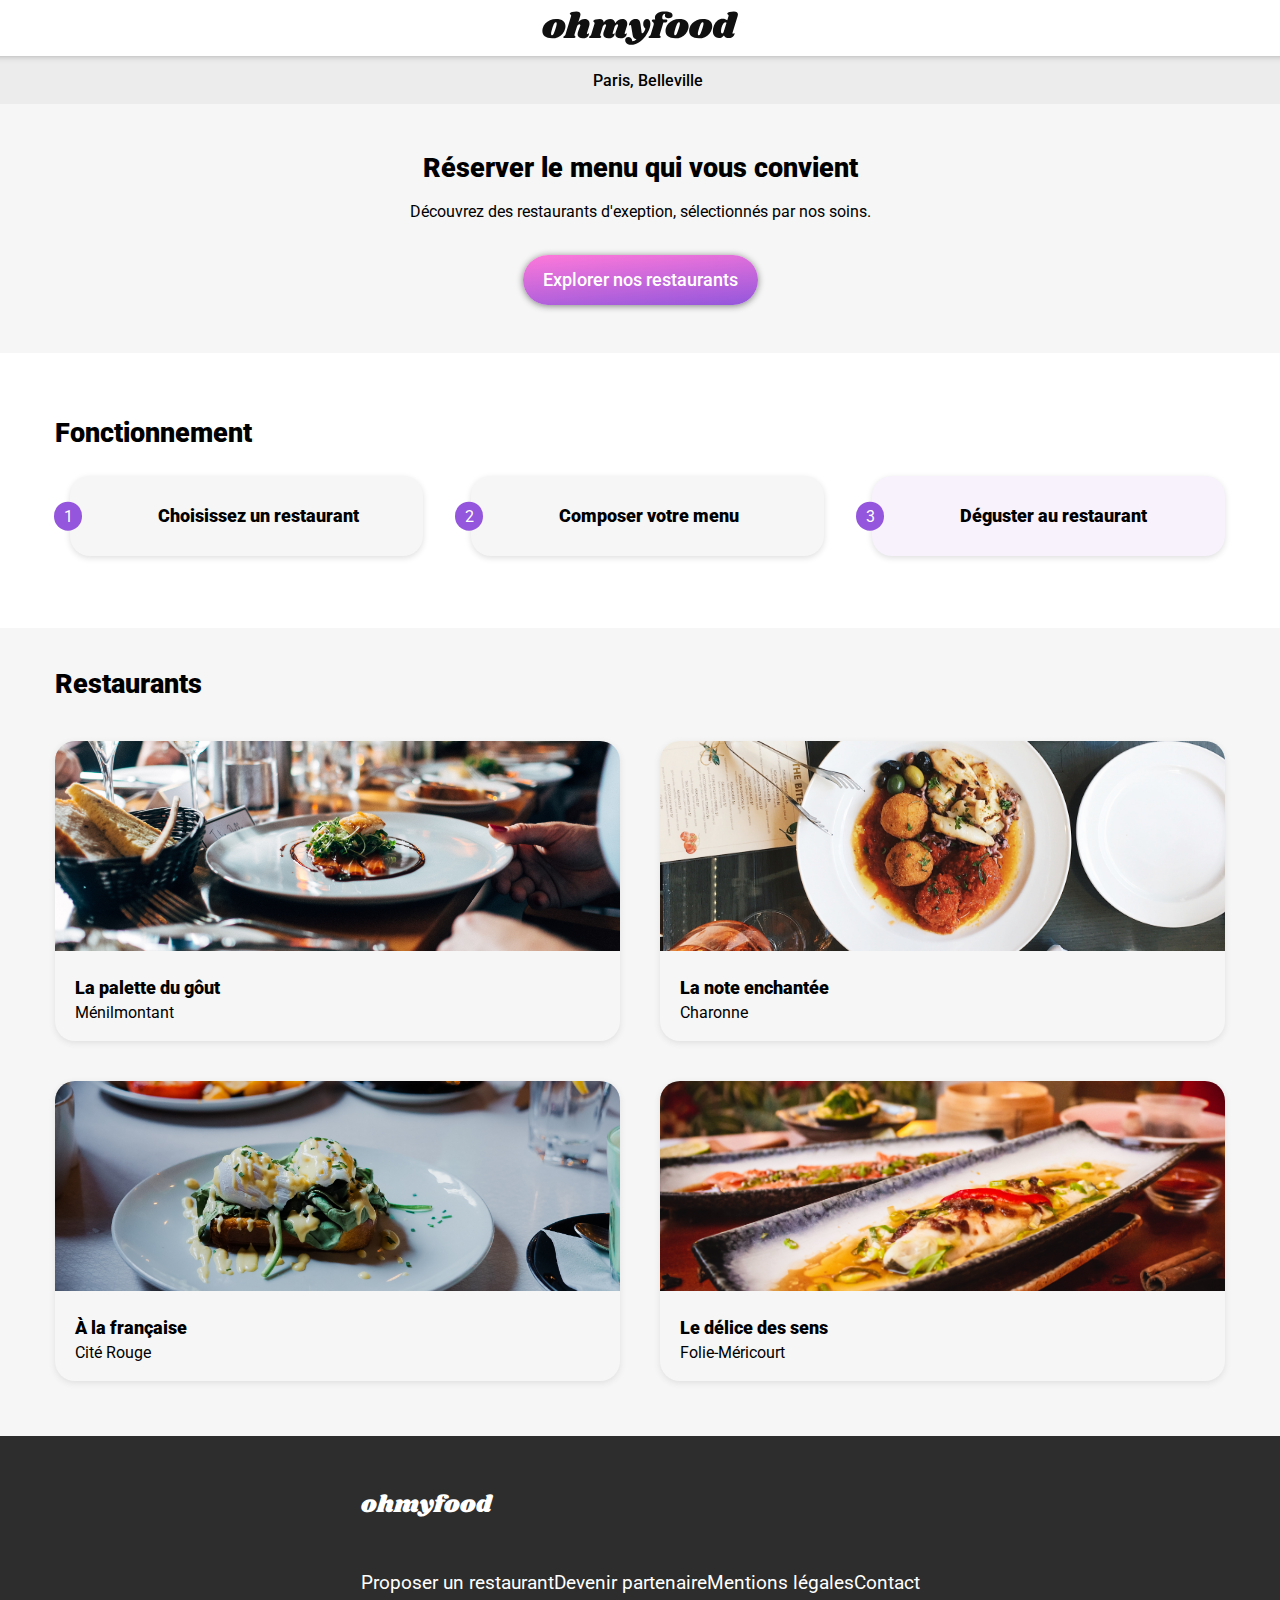
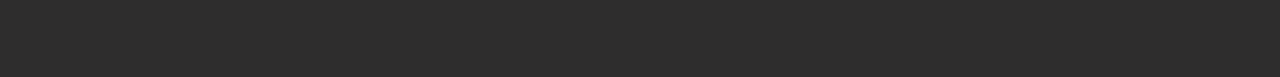
==== commit 2ae33d87: "Add : menu pages" ====
--- a/index.html
+++ b/index.html
@@ -8,9 +8,9 @@
     <link rel="stylesheet" href="https://cdnjs.cloudflare.com/ajax/libs/font-awesome/5.15.2/css/all.min.css" integrity="sha512-HK5fgLBL+xu6dm/Ii3z4xhlSUyZgTT9tuc/hSrtw6uzJOvgRr2a9jyxxT1ely+B+xFAmJKVSTbpM/CuL7qxO8w==" crossorigin="anonymous" />
     <link rel="stylesheet" href="./public/css/main.css">
 </head>
-<body>
+<body class="body-home-page">
+    <div class="loader-page"></div>
     <header class="header">
-        <a class="header__home-link" href="./index.html"> <i class="fas fa-arrow-left"></i></a>
         <img class="header__img" src="./public/images/logo/ohmyfood@2x.svg" alt="oh my food logo">
     </header>
 
@@ -22,7 +22,7 @@
         <div class="search-box">
             <h1 class="search-box__title">Réserver le menu qui vous convient</h1>
             <br><p class="search-box__slogan">Découvrez des restaurants d'exeption, sélectionnés par nos soins.</p>
-            <br><button class="search-box__btn submit-btn">Explorer nos restaurants</button>
+            <br><a class="search-box__btn big-btn" href="#ancre-restaurants">Explorer nos restaurants</a>
         </div>
     </section>
 
@@ -37,46 +37,52 @@
 
     <section class="index-section">
         <div class="index-container">
-            <h2 class="index-container__title">Restaurants</h2>
+            <h2 class="index-container__title" id="ancre-restaurants">Restaurants</h2>
             <div class="index-container__carousel">
+                
                 <div class="rs-card">
+                    <a  href="./public/pages/la-palette-du-gout-menu.html"></a>
                     <img class="rs-card__photo" src="./public/images/restaurants/jay-wennington-N_Y88TWmGwA-unsplash.jpg" alt="La palette du gôut">
                     <div class="rs-card__content">
                         <div class="rs-card__content__items">
                             <h3 class="">La palette du gôut</h3>
                             <p>Ménilmontant</p>
                         </div>
-                        <i class="far fa-heart rs-card__content__heart-logo"></i>
+                        <button class="favorite-btn"><i class="far fa-heart heart-logo-favorite"></i></button>
                     </div>
                 </div>
+
                 <div class="rs-card">
+                <a href="./public/pages/la-note-enchantee.html"></a>
                     <img class="rs-card__photo" src="./public/images/restaurants/stil-u2Lp8tXIcjw-unsplash.jpg" alt="La note enchantée">
                     <div class="rs-card__content">
                         <div class="rs-card__content__items">
                             <h3 class="">La note enchantée</h3>
                             <p>Charonne</p>
                         </div>
-                        <i class="far fa-heart rs-card__content__heart-logo"></i>
+                        <button class="favorite-btn"><i class="far fa-heart heart-logo-favorite"></i></button>
                     </div>
                 </div>
                 <div class="rs-card">
+                <a href="./public/pages/a-la-francaise.html"></a>
                     <img class="rs-card__photo" src="./public/images/restaurants/toa-heftiba-DQKerTsQwi0-unsplash.jpg" alt="À la française">
                     <div class="rs-card__content">
                         <div class="rs-card__content__items">
                             <h3 class="">À la française</h3>
                             <p>Cité Rouge</p>
                         </div>
-                        <i class="far fa-heart rs-card__content__heart-logo"></i>
+                        <button class="favorite-btn"><i class="far fa-heart heart-logo-favorite"></i></button>
                     </div>
                 </div>
                 <div class="rs-card">
+                <a href="./public/pages/le-delice-des-sens.html"></a>
                     <img class="rs-card__photo" src="./public/images/restaurants/louis-hansel-shotsoflouis-qNBGVyOCY8Q-unsplash.jpg" alt="Le délice des sens">
                     <div class="rs-card__content">
                         <div class="rs-card__content__items">
                             <h3 class="">Le délice des sens</h3>
                             <p>Folie-Méricourt</p>
                         </div>
-                        <i class="far fa-heart rs-card__content__heart-logo"></i>
+                        <button class="favorite-btn"><i class="far fa-heart heart-logo-favorite"></i></button>
                     </div>
                 </div>
             </div>
--- a/public/css/main.css
+++ b/public/css/main.css
@@ -1,12 +1,9 @@
 /****************** variables ******************/
-/****************** paddings ******************/
-/****************** media queries ******************/
+/****************** mixins ******************/
 /****************** normalisation ******************/
 @import url("https://fonts.googleapis.com/css2?family=Roboto&family=Shrikhand&display=swap");
-@import url("https://fonts.googleapis.com/css2?family=Roboto&family=Shrikhand&display=swap");
 * {
-  -webkit-box-sizing: border-box;
-          box-sizing: border-box;
+  box-sizing: border-box;
   margin: 0;
   padding: 0;
   background-color: transparent;
@@ -15,6 +12,10 @@
 body {
   margin-left: auto;
   margin-right: auto;
+}
+
+fieldset {
+  border: none;
 }
 
 /****************** general typographies ******************/
@@ -36,54 +37,47 @@
   font-size: 1.1rem;
 }
 
-a {
-  color: initial;
-  text-decoration: none;
-  background-color: transparent;
-}
-
 li {
   list-style-type: none;
 }
 
+a, button {
+  text-decoration: none;
+  border: none;
+  cursor: pointer;
+  outline: none;
+  background: none;
+}
+
+a:active, button:active {
+  background-color: rgba(218, 216, 216, 0.13);
+}
+
+/****************** animation ******************/
 /****************** header style ******************/
 .header {
   padding-left: 15px;
   padding-right: 15px;
   height: 3.5rem;
-  display: -ms-grid;
   display: grid;
-  -ms-grid-columns: (1fr)[6];
-      grid-template-columns: repeat(6, 1fr);
+  grid-template-columns: repeat(6, 1fr);
 }
 
 .header__img {
-  -ms-grid-column: 3;
-  -ms-grid-column-span: 2;
   grid-column: 3 / 5;
-  -ms-grid-column-align: center;
-      justify-self: center;
-  -ms-flex-item-align: center;
-      -ms-grid-row-align: center;
-      align-self: center;
+  justify-self: center;
+  align-self: center;
 }
 
 .header__home-link {
-  display: -webkit-box;
-  display: -ms-flexbox;
   display: flex;
 }
 
 @media screen and (max-width: 350px) {
   .header__home-link {
-    -ms-grid-column: 1;
-    -ms-grid-column-span: 1;
     grid-column: 1 / 2;
-    -ms-grid-column-align: start;
-        justify-self: start;
-    -ms-flex-item-align: center;
-        -ms-grid-row-align: center;
-        align-self: center;
+    justify-self: start;
+    align-self: center;
   }
 }
 
@@ -101,40 +95,31 @@
 .footer-container {
   max-width: 500px;
   margin: 0 auto;
-  display: -webkit-box;
-  display: -ms-flexbox;
-  display: flex;
-  -webkit-box-orient: vertical;
-  -webkit-box-direction: normal;
-      -ms-flex-direction: column;
-          flex-direction: column;
-  -webkit-box-pack: center;
-      -ms-flex-pack: center;
-          justify-content: center;
+  display: flex;
+  flex-direction: column;
+  justify-content: center;
   justify-self: center;
-  height: 15rem;
-}
-
-.footer-container__title, .footer-container i, .footer-container a {
+}
+
+.footer-container * {
   color: white;
 }
 
 .footer-container__title, .footer-container__navigation {
-  padding-left: 15px;
-  padding-right: 15px;
-}
-
-@media screen and (max-width: 535px) {
-  .footer-container__title, .footer-container__navigation {
-    margin-left: 35px;
-  }
+  padding-right: 30px;
+  padding-left: 30px;
 }
 
 .footer-container__title {
   font-family: 'Shrikhand', cursive;
-  font-size: 1.2rem;
+  font-size: 1.3rem;
   font-weight: 200;
-  margin-bottom: 1.3rem;
+  margin-top: 1.7rem;
+  margin-bottom: 1.7rem;
+}
+
+.footer-container__navigation {
+  margin-bottom: 1.7rem;
 }
 
 .footer-container__navigation__list {
@@ -142,28 +127,40 @@
 }
 
 .footer-container__navigation__list .fas {
-  width: 2rem;
-}
-
-.footer-container__navigation__list .fa-hands-helping {
-  font-size: 0.7rem;
+  width: 2.5rem;
+}
+
+.footer-container__navigation__list .fa-utensils {
+  font-size: 1.2rem;
+}
+
+@media screen and (min-width: 1200px) {
+  .footer-container {
+    max-width: 1200px;
+    padding-top: 1.5rem;
+    padding-bottom: 3rem;
+  }
+  .footer-container__title {
+    font-size: 1.5rem;
+  }
+  .footer-container__navigation {
+    display: flex;
+    justify-content: space-evenly;
+    margin-top: 1rem;
+  }
+  .footer-container__navigation *, .footer-container__navigation .fa-utensils {
+    font-size: 1.1em;
+  }
 }
 
 /****************** search section ******************/
 .location-banner {
   background-color: #ececec;
   height: 3rem;
-  display: -webkit-box;
-  display: -ms-flexbox;
-  display: flex;
-  -webkit-box-pack: center;
-      -ms-flex-pack: center;
-          justify-content: center;
-  -webkit-box-align: center;
-      -ms-flex-align: center;
-          align-items: center;
-  -webkit-box-shadow: inset 0px 8px 8px -10px #808080;
-          box-shadow: inset 0px 8px 8px -10px #808080;
+  display: flex;
+  justify-content: center;
+  align-items: center;
+  box-shadow: inset 0px 8px 8px -10px #808080;
 }
 
 .location-banner__city {
@@ -179,8 +176,26 @@
 }
 
 .search-box__title, .search-box__title ~ * {
-  margin-left: 15px;
-  margin-right: 15px;
+  margin-left: auto;
+  margin-right: auto;
+  padding-left: 15px;
+  padding-right: 15px;
+}
+
+@media screen and (max-width: 520px) {
+  .search-box__title, .search-box__title ~ * {
+    max-width: 340px;
+  }
+}
+
+@media screen and (min-width: 1200px) {
+  .search-box {
+    padding-top: 3rem;
+    padding-bottom: 3rem;
+  }
+  .search-box__btn {
+    margin-top: 1rem;
+  }
 }
 
 /****************** Explications-section ******************/
@@ -191,7 +206,6 @@
   padding-right: 15px;
   padding-top: 2.5rem;
   padding-bottom: 2.5rem;
-  height: 30rem;
 }
 
 .explications-section__title {
@@ -199,39 +213,40 @@
 }
 
 .explications-section__list {
-  display: -webkit-box;
-  display: -ms-flexbox;
-  display: flex;
-  -webkit-box-orient: vertical;
-  -webkit-box-direction: normal;
-      -ms-flex-direction: column;
-          flex-direction: column;
-  -webkit-box-pack: justify;
-      -ms-flex-pack: justify;
-          justify-content: space-between;
-  -ms-flex-line-pack: center;
-      align-content: center;
-  height: 20rem;
+  display: flex;
+  flex-direction: column;
+  justify-content: space-between;
+  align-content: center;
+  gap: 1.7rem;
   padding-left: 15px;
+}
+
+@media screen and (min-width: 1200px) {
+  .explications-section {
+    max-width: 1200px;
+    padding-top: 4rem;
+    padding-bottom: 4.5rem;
+  }
+  .explications-section__list {
+    flex-direction: row;
+    gap: 3rem;
+    align-content: stretch;
+  }
 }
 
 .explications-items {
   background-color: #f6f6f6;
   position: relative;
-  width: 100%;
   height: 5rem;
-  -webkit-box-shadow: 0 2px 6px  #dfdfdf;
-          box-shadow: 0 2px 6px  #dfdfdf;
+  box-shadow: 0 2px 6px  #dfdfdf;
   border-radius: 20px;
-  display: -webkit-box;
-  display: -ms-flexbox;
-  display: flex;
-  -webkit-box-pack: center;
-      -ms-flex-pack: center;
-          justify-content: center;
-  -webkit-box-align: center;
-      -ms-flex-align: center;
-          align-items: center;
+  display: flex;
+  justify-content: center;
+  align-items: center;
+}
+
+.explications-items:last-child {
+  background-color: #f7f2fc;
 }
 
 .explications-items__numbers, .explications-items__logo, .explications-items__text {
@@ -246,40 +261,45 @@
   padding: 0.3rem 0.6rem;
   left: -1rem;
   top: 50%;
-  -webkit-transform: translateY(-50%);
-          transform: translateY(-50%);
+  transform: translateY(-50%);
 }
 
 .explications-items__logo {
-  -webkit-box-flex: 0;
-      -ms-flex: 0 1 20%;
-          flex: 0 1 20%;
+  flex: 0 1 20%;
   text-align: center;
   font-size: 1.1rem;
-  color: #757575;
+  color: #696969;
 }
 
 .explications-items__text {
-  -webkit-box-flex: 0;
-      -ms-flex: 0 1 70%;
-          flex: 0 1 70%;
+  flex: 0 1 70%;
   font-size: 1.1rem;
   font-weight: 900;
 }
 
 .explications-items .fa-mobile-alt {
   font-size: 1.4rem;
+}
+
+.explications-items .fa-store {
+  color: #9356DC;
+}
+
+@media screen and (min-width: 1200px) {
+  .explications-items {
+    flex: 1;
+  }
 }
 
 /****************** index section ******************/
 .index-section {
   background-color: #f6f6f6;
-  padding: 2.5rem 15px;
 }
 
 .index-container {
   max-width: 500px;
   margin: 0 auto;
+  padding: 2.5rem 15px;
 }
 
 .index-container__title {
@@ -287,105 +307,446 @@
 }
 
 .index-container__carousel {
-  display: -ms-grid;
   display: grid;
-  -ms-grid-rows: (300px)[4];
-      grid-template-rows: repeat(4, 300px);
+  grid-template-rows: repeat(4, 300px);
   grid-gap: 20px;
   margin-top: 15px;
   margin-bottom: 15px;
 }
 
+@media screen and (min-width: 1200px) {
+  .index-container {
+    max-width: 1200px;
+  }
+  .index-container__title {
+    margin-bottom: 2.55rem;
+  }
+  .index-container__carousel {
+    grid-template: repeat(2, 300px)/repeat(2, 1fr);
+    grid-gap: 40px;
+    justify-content: center;
+  }
+}
+
 .rs-card {
-  -webkit-box-shadow: 0 2px 6px  #dfdfdf;
-          box-shadow: 0 2px 6px  #dfdfdf;
+  box-shadow: 0 2px 6px  #dfdfdf;
   border-radius: 20px;
+  display: block;
+  position: relative;
+}
+
+.rs-card a {
+  position: absolute;
+  z-index: 1;
+  top: 0;
+  left: 0;
+  height: 100%;
+  width: 100%;
 }
 
 .rs-card__photo {
   width: 100%;
   height: 70%;
   overflow: hidden;
-  -o-object-fit: cover;
-     object-fit: cover;
-  -o-object-position: 50% 60%;
-     object-position: 50% 60%;
+  object-fit: cover;
+  object-position: 50% 60%;
   border-top-left-radius: 20px;
   border-top-right-radius: 20px;
 }
 
 .rs-card__content {
   height: 30%;
-  display: -ms-grid;
   display: grid;
-  -ms-grid-columns: 90% 10%;
-      grid-template-columns: 90% 10%;
+  grid-template-columns: 90% 10%;
   padding-left: 20px;
   padding-right: 20px;
 }
 
 .rs-card__content__items {
   margin: auto 0;
-  -ms-flex-item-align: center;
-      -ms-grid-row-align: center;
-      align-self: center;
+  align-self: center;
 }
 
 .rs-card__content__items h3 {
   padding-bottom: 0.3rem;
 }
 
-.rs-card__content__heart-logo {
-  -ms-grid-column-align: end;
-      justify-self: end;
-  -ms-flex-item-align: center;
-      -ms-grid-row-align: center;
-      align-self: center;
-  font-size: 2rem;
-  color: #757575;
+.rs-card__content .favorite-btn {
+  justify-self: center;
+  align-self: center;
+  z-index: 2;
+}
+
+/****************** menu formulaire ******************/
+.page-menu-form {
+  display: flex;
+  flex-direction: column;
+}
+
+.page-menu-form__submit-btn {
+  margin-top: calc(1.7rem *2);
+  align-self: center;
+}
+
+@media screen and (min-width: 1200px) {
+  .page-menu-form {
+    flex-direction: row;
+    flex-wrap: wrap;
+    gap: 30px;
+    justify-content: center;
+  }
+  .page-menu-form__submit-btn {
+    margin-top: 1.7rem;
+    margin-bottom: 0.85rem;
+  }
+}
+
+.course-category {
+  min-width: 0;
+  display: flex;
+  flex-direction: column;
+  justify-content: space-around;
+  gap: 20px;
+  flex: 30%;
+}
+
+.course-category__title {
+  text-transform: uppercase;
+  font-weight: normal;
+  font-size: 1.2rem;
+  margin-top: calc(1.7rem *1.5);
+  margin-bottom: calc(1.7rem /2);
+}
+
+.course-category__title:after {
+  content: "";
+  display: block;
+  margin-top: 2px;
+  width: 50px;
+  border-bottom: 3px solid #99E2D0;
+}
+
+@media screen and (min-width: 1200px) {
+  .course-category {
+    justify-content: flex-start;
+    gap: 30px;
+  }
+  .course-category__title {
+    margin-bottom: 1.7rem;
+  }
+}
+
+@keyframes course-apparition {
+  from {
+    opacity: 0;
+  }
+  to {
+    opacity: 1;
+  }
+}
+
+/****************** menu-form card ******************/
+.course-card {
+  box-shadow: 0 2px 6px  #dfdfdf;
+  border-radius: 20px;
+  background-color: white;
+  position: relative;
+  height: 75px;
+  overflow: hidden;
+  animation: course-apparition 0.5s both;
+}
+
+.course-card--1 {
+  animation-delay: 0.1s;
+}
+
+.course-card--2 {
+  animation-delay: 0.2s;
+}
+
+.course-card--3 {
+  animation-delay: 0.3s;
+}
+
+.course-card--4 {
+  animation-delay: 0.5s;
+}
+
+.course-card--5 {
+  animation-delay: 0.6s;
+}
+
+.course-card--6 {
+  animation-delay: 0.7s;
+}
+
+.course-card--7 {
+  animation-delay: 0.9s;
+}
+
+.course-card--8 {
+  animation-delay: 1s;
+}
+
+.course-card--9 {
+  animation-delay: 1.1s;
+}
+
+.course-card--10 {
+  animation-delay: 1.2s;
+}
+
+.course-card .course-card-flex {
+  position: relative;
+  width: calc(100% + 70px);
+  display: flex;
+}
+
+.course-card .course-card-flex__input {
+  display: none;
+}
+
+.course-card .course-card-flex__input:checked ~ .course-card-flex__dish-price,
+.course-card .course-card-flex__input:hover ~ .course-card-flex__dish-price {
+  margin-right: 70px;
+}
+
+.course-card .course-card-flex__input:checked ~ .check-icon-box,
+.course-card .course-card-flex__input:hover ~ .check-icon-box {
+  transform: translateX(-70px);
+}
+
+.course-card .course-card-flex__input:checked ~ .check-icon-box .fa-check,
+.course-card .course-card-flex__input:hover ~ .check-icon-box .fa-check {
+  transform: rotate(-360deg);
+}
+
+.course-card .course-card-flex__label {
+  cursor: pointer;
+  position: absolute;
+  width: 100%;
+  height: 100%;
+  top: 0;
+  left: 0;
+  z-index: 99999;
+}
+
+.course-card .course-card-flex__dish {
+  margin: 15px 0 15px 15px;
+  overflow: hidden;
+  flex: 1;
+}
+
+.course-card .course-card-flex__dish__title {
+  padding-bottom: 0.3rem;
+  font-size: 1.1rem;
+  font-weight: 900;
+}
+
+.course-card .course-card-flex__dish__title, .course-card .course-card-flex__dish__descript {
+  white-space: nowrap;
+  overflow: hidden;
+  text-overflow: ellipsis;
+}
+
+.course-card .course-card-flex__dish-price {
+  margin-top: 15px;
+  margin-bottom: 15px;
+  align-self: flex-end;
+  text-align: center;
+  font-weight: 900;
+  flex-basis: calc(50px + 15px);
+  transition: margin-right 0.5s ease-in-out;
 }
 
 /****************** buttons ******************/
-.submit-btn {
+.big-btn {
+  display: inline-block;
+  margin-left: 15px;
+  margin-right: 15px;
   padding: 15px 20px;
   border-radius: 50px;
   border: none;
   background: linear-gradient(175deg, #FF79DA, #9356DC);
+  box-shadow: 0 1px 7px #808080;
+  font-size: 1.1rem;
+  font-weight: 500;
   color: white;
-  -webkit-box-shadow: 0 1px 7px  #808080;
-          box-shadow: 0 1px 7px  #808080;
-  font-weight: 500;
+}
+
+.big-btn:hover, .big-btn:focus {
+  background: linear-gradient(175deg, #ff83dd, #985ede);
+  box-shadow: 0 1px 7px #676767;
+}
+
+.favorite-btn {
+  width: min-content;
+  height: min-content;
+  justify-self: center;
+  align-self: center;
+  position: relative;
+}
+
+.favorite-btn .heart-logo-favorite {
+  font-size: 2rem;
+  color: #696969;
+}
+
+.favorite-btn .heart-logo-favorite:hover, .favorite-btn .heart-logo-favorite::after {
+  color: #cc3a3a;
+  transition: all 0.4s cubic-bezier(0.46, 0.07, 0.85, 1.47);
+  transform-origin: bottom;
+}
+
+.favorite-btn .heart-logo-favorite::after {
+  position: absolute;
+  content: "\f004";
+  font-weight: bold;
+  left: 0;
+  top: 0;
+  opacity: 0;
+}
+
+.favorite-btn .heart-logo-favorite:hover::after {
+  opacity: 1;
+  animation: favorite-btn-filling 0.4s cubic-bezier(0.46, 0.07, 0.85, 1.47);
+}
+
+@keyframes favorite-btn-filling {
+  0% {
+    transform: scale(0, 0);
+  }
+  90% {
+    transform: scale(1.1);
+  }
+  100% {
+    transform: scale(1);
+  }
+}
+
+/****************** check-icon-box ******************/
+.check-icon-box {
+  background-color: #99E2D0;
+  border-top-right-radius: 20px;
+  border-bottom-right-radius: 20px;
+  width: 70px;
+  display: flex;
+  flex-direction: column;
+  justify-content: center;
+  align-items: center;
+  transition: transform 0.5s ease-in-out;
+}
+
+.check-icon-box .fa-check {
+  justify-content: center;
+  vertical-align: middle;
+  background-color: white;
+  color: #99E2D0;
   font-size: 1.1rem;
-  cursor: pointer;
-}
-
-.submit-btn:focus {
-  outline: none;
+  border-radius: 50%;
+  padding: 0.4rem;
+  transition: transform calc(0.5s + .1s) ease-in-out;
 }
 
 /****************** page menu ******************/
+.page-menu {
+  background-color: #f6f6f6;
+}
+
 .page-menu__banner__img {
   width: 100%;
   height: 250px;
-  -o-object-fit: cover;
-     object-fit: cover;
-  border: solid saddlebrown;
-}
-
-.page-menu__content {
-  background-color: #f6f6f6 !important;
+  object-fit: cover;
+}
+
+.page-menu__container {
+  background-color: #f6f6f6;
   border-top-left-radius: 50px;
   border-top-right-radius: 50px;
-  -webkit-transform: translateY(-50px);
-          transform: translateY(-50px);
-  border: green solid;
-}
-
-.page-menu__content__container {
+  transform: translateY(-50px);
+  padding-top: 1.7rem;
+}
+
+.page-menu__container__content {
   max-width: 500px;
   margin: 0 auto;
   padding-left: 15px;
   padding-right: 15px;
-  border: solid salmon;
+}
+
+@media screen and (min-width: 1200px) {
+  .page-menu__container__content {
+    max-width: 1200px;
+  }
+}
+
+.page-menu-header {
+  display: flex;
+  justify-content: space-between;
+  padding-right: 15px;
+}
+
+.page-menu-header__title {
+  font-family: 'Shrikhand', cursive;
+  font-weight: 500;
+}
+
+/****************** home page ******************/
+.loader-page {
+  content: "";
+  display: none;
+  position: fixed;
+  height: 100vh;
+  width: 100vw;
+  background-color: white;
+  z-index: 99999999999;
+  animation: loader-page 1.5s both cubic-bezier(0, 0.25, 0, 0.96);
+}
+
+.loader-page::before {
+  content: "";
+  display: block;
+  position: absolute;
+  top: 0;
+  right: 0;
+  bottom: 0;
+  left: 0;
+  margin: auto;
+  height: 7vh;
+  width: 7vh;
+  border-radius: 100%;
+  border: 10px solid #9356DC;
+  border-top-color: #FF79DA;
+  box-shadow: 2px 2px 7px grey;
+  animation: load-spinner 0.4s infinite cubic-bezier(0.23, 0.57, 0.79, 0.19) both;
+}
+
+@keyframes loader-page {
+  0% {
+    transform: translateX(0);
+    opacity: 1;
+  }
+  50% {
+    opacity: 1;
+  }
+  80% {
+    opacity: 0.92;
+  }
+  99% {
+    transform: translateX(0);
+  }
+  100% {
+    transform: translateX(99999px);
+    opacity: 1;
+  }
+}
+
+@keyframes load-spinner {
+  0% {
+    transform: rotate(0deg);
+  }
+  100% {
+    transform: rotate(360deg);
+  }
 }
 /*# sourceMappingURL=main.css.map */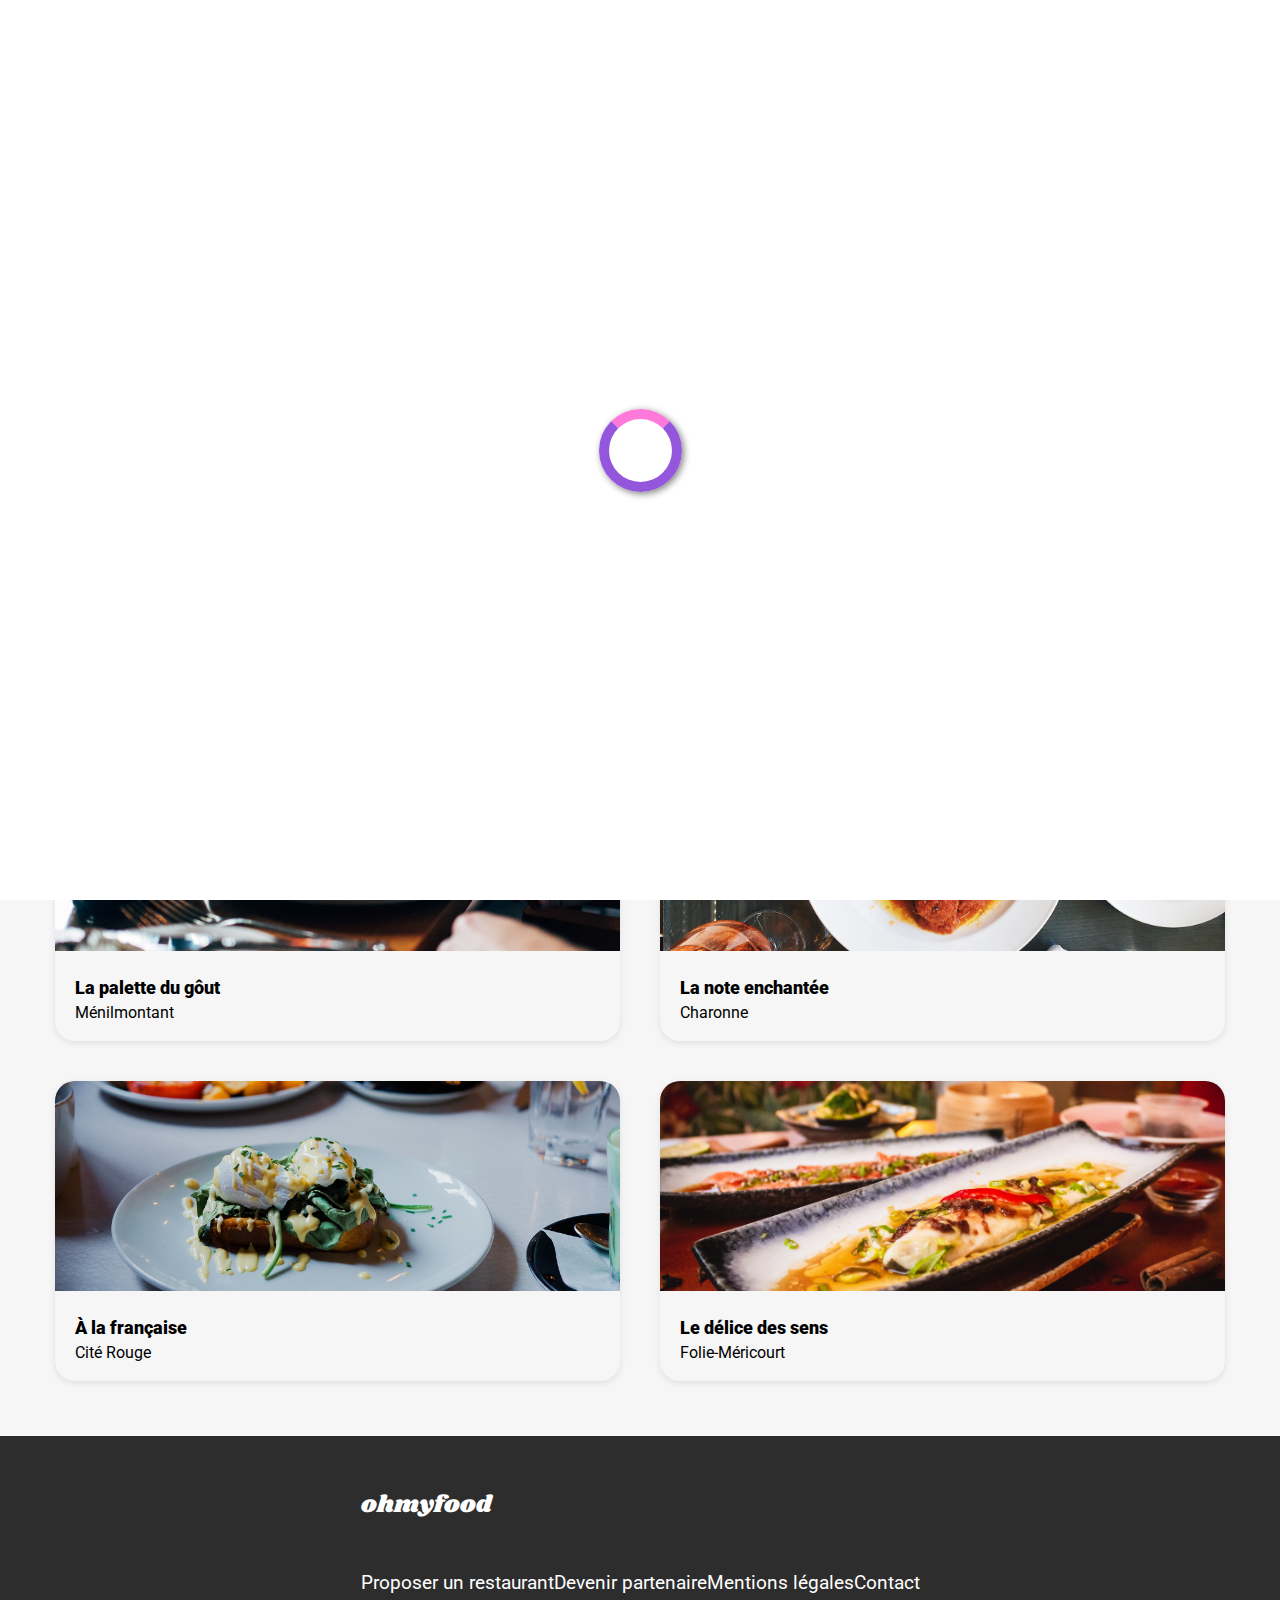
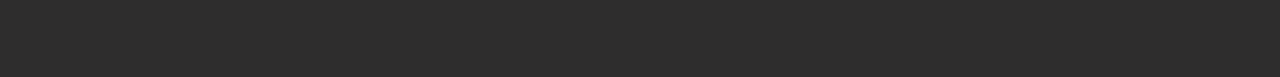
==== commit 78de1b5e: "♻️ Refactor : verify all files" ====
--- a/index.html
+++ b/index.html
@@ -1,105 +1,116 @@
 <!DOCTYPE html>
 <html lang="fr">
-<head>
-    <meta charset="UTF-8">
-    <meta http-equiv="X-UA-Compatible" content="IE=edge">
-    <meta name="viewport" content="width=device-width, initial-scale=1.0">
-    <title>OhMyFood</title>
-    <link rel="stylesheet" href="https://cdnjs.cloudflare.com/ajax/libs/font-awesome/5.15.2/css/all.min.css" integrity="sha512-HK5fgLBL+xu6dm/Ii3z4xhlSUyZgTT9tuc/hSrtw6uzJOvgRr2a9jyxxT1ely+B+xFAmJKVSTbpM/CuL7qxO8w==" crossorigin="anonymous" />
-    <link rel="stylesheet" href="./public/css/main.css">
-</head>
-<body class="body-home-page">
-    <div class="loader-page"></div>
-    <header class="header">
-        <img class="header__img" src="./public/images/logo/ohmyfood@2x.svg" alt="oh my food logo">
-    </header>
-
-    <section class="search-section">
-        <div class="location-banner">
-            <i class="fas fa-map-marker-alt"></i>
-            <p class="location-banner__city">Paris, Belleville</p>
-        </div>
-        <div class="search-box">
-            <h1 class="search-box__title">Réserver le menu qui vous convient</h1>
-            <br><p class="search-box__slogan">Découvrez des restaurants d'exeption, sélectionnés par nos soins.</p>
-            <br><a class="search-box__btn big-btn" href="#ancre-restaurants">Explorer nos restaurants</a>
-        </div>
-    </section>
-
-    <section class="explications-section">
-        <h2 class="explications-section__title">Fonctionnement</h2>
-        <ol class="explications-section__list">
-            <li class="explications-items"><p class="explications-items__numbers">1</p><i class="explications-items__logo fas fa-mobile-alt"></i><h2 class="explications-items__text">Choisissez un restaurant</h2></li>
-            <li class="explications-items"><p class="explications-items__numbers">2</p><i class="explications-items__logo fas fa-list"></i><h2 class="explications-items__text">Composer votre menu</h2></li>
-            <li class="explications-items"><p class="explications-items__numbers">3</p><i class="explications-items__logo fas fa-store"></i><h2 class="explications-items__text">Déguster au restaurant</h2></li>
-        </ol>
-    </section>
-
-    <section class="index-section">
-        <div class="index-container">
-            <h2 class="index-container__title" id="ancre-restaurants">Restaurants</h2>
-            <div class="index-container__carousel">
-                
-                <div class="rs-card">
-                    <a  href="./public/pages/la-palette-du-gout-menu.html"></a>
-                    <img class="rs-card__photo" src="./public/images/restaurants/jay-wennington-N_Y88TWmGwA-unsplash.jpg" alt="La palette du gôut">
-                    <div class="rs-card__content">
-                        <div class="rs-card__content__items">
-                            <h3 class="">La palette du gôut</h3>
-                            <p>Ménilmontant</p>
-                        </div>
-                        <button class="favorite-btn"><i class="far fa-heart heart-logo-favorite"></i></button>
-                    </div>
-                </div>
-
-                <div class="rs-card">
-                <a href="./public/pages/la-note-enchantee.html"></a>
-                    <img class="rs-card__photo" src="./public/images/restaurants/stil-u2Lp8tXIcjw-unsplash.jpg" alt="La note enchantée">
-                    <div class="rs-card__content">
-                        <div class="rs-card__content__items">
-                            <h3 class="">La note enchantée</h3>
-                            <p>Charonne</p>
-                        </div>
-                        <button class="favorite-btn"><i class="far fa-heart heart-logo-favorite"></i></button>
-                    </div>
-                </div>
-                <div class="rs-card">
-                <a href="./public/pages/a-la-francaise.html"></a>
-                    <img class="rs-card__photo" src="./public/images/restaurants/toa-heftiba-DQKerTsQwi0-unsplash.jpg" alt="À la française">
-                    <div class="rs-card__content">
-                        <div class="rs-card__content__items">
-                            <h3 class="">À la française</h3>
-                            <p>Cité Rouge</p>
-                        </div>
-                        <button class="favorite-btn"><i class="far fa-heart heart-logo-favorite"></i></button>
-                    </div>
-                </div>
-                <div class="rs-card">
-                <a href="./public/pages/le-delice-des-sens.html"></a>
-                    <img class="rs-card__photo" src="./public/images/restaurants/louis-hansel-shotsoflouis-qNBGVyOCY8Q-unsplash.jpg" alt="Le délice des sens">
-                    <div class="rs-card__content">
-                        <div class="rs-card__content__items">
-                            <h3 class="">Le délice des sens</h3>
-                            <p>Folie-Méricourt</p>
-                        </div>
-                        <button class="favorite-btn"><i class="far fa-heart heart-logo-favorite"></i></button>
-                    </div>
-                </div>
-            </div>
-        </div>
-    </section>
-
-    <footer class="footer">
-        <div class="footer-container">
-            <h2 class="footer-container__title">ohmyfood</h2>
-            <ul class="footer-container__navigation">
-                <li class="footer-container__navigation__list"><i class="fas fa-utensils"></i><a href="#">Proposer un restaurant</a></li>
-                <li class="footer-container__navigation__list"><i class="fas fa-hands-helping"></i><a href="#">Devenir partenaire</a></li>
-                <li class="footer-container__navigation__list"><a href="#">Mentions légales</a></li>
-                <li class="footer-container__navigation__list"><a href="mailto:contact@ohmyfood.com">Contact</a></li>
-            </ul>
-        </div>
-    </footer>
-
-</body>
-</html>+	<head>
+		<meta charset="UTF-8" />
+		<meta http-equiv="X-UA-Compatible" content="IE=edge" />
+		<meta name="viewport" content="width=device-width, initial-scale=1.0" />
+		<title>OhMyFood</title>
+		<link
+			rel="stylesheet"
+			href="https://cdnjs.cloudflare.com/ajax/libs/font-awesome/5.15.2/css/all.min.css"
+			integrity="sha512-HK5fgLBL+xu6dm/Ii3z4xhlSUyZgTT9tuc/hSrtw6uzJOvgRr2a9jyxxT1ely+B+xFAmJKVSTbpM/CuL7qxO8w=="
+			crossorigin="anonymous"
+		/>
+		<link rel="stylesheet" href="./public/css/main.css" />
+	</head>
+	<body class="body-home-page">
+		<div class="loader-page"></div>
+		<header class="header">
+			<img class="header__img" src="./public/images/logo/ohmyfood@2x.svg" alt="oh my food logo" />
+		</header>
+		<section class="search-section">
+			<div class="location-banner">
+				<i class="fas fa-map-marker-alt"></i>
+				<p class="location-banner__city">Paris, Belleville</p>
+			</div>
+			<div class="search-box">
+				<h1 class="search-box__title">Réserver le menu qui vous convient</h1>
+				<br />
+				<p class="search-box__slogan">Découvrez des restaurants d'exeption, sélectionnés par nos soins.</p>
+				<br /><a class="search-box__btn big-btn" href="#ancre-restaurants">Explorer nos restaurants</a>
+			</div>
+		</section>
+		<section class="explications-section">
+			<h2 class="explications-section__title">Fonctionnement</h2>
+			<ol class="explications-section__list">
+				<li class="explications-card">
+					<p class="explications-card__numbers">1</p>
+					<i class="explications-card__logo fas fa-mobile-alt"></i>
+					<h2 class="explications-card__text">Choisissez un restaurant</h2>
+				</li>
+				<li class="explications-card">
+					<p class="explications-card__numbers">2</p>
+					<i class="explications-card__logo fas fa-list"></i>
+					<h2 class="explications-card__text">Composer votre menu</h2>
+				</li>
+				<li class="explications-card">
+					<p class="explications-card__numbers">3</p>
+					<i class="explications-card__logo fas fa-store"></i>
+					<h2 class="explications-card__text">Déguster au restaurant</h2>
+				</li>
+			</ol>
+		</section>
+		<section class="index-section">
+			<div class="index-container">
+				<h2 class="index-container__title" id="ancre-restaurants">Restaurants</h2>
+				<div class="index-container__carousel">
+					<div class="rs-card">
+						<a href="./public/pages/la-palette-du-gout-menu.html"></a>
+						<img class="rs-card__photo" src="./public/images/restaurants/jay-wennington-N_Y88TWmGwA-unsplash.jpg" alt="La palette du gôut" />
+						<div class="rs-card__content">
+							<div class="rs-card__content__items">
+								<h3 class="">La palette du gôut</h3>
+								<p>Ménilmontant</p>
+							</div>
+							<button class="favorite-btn"><i class="far fa-heart heart-logo-favorite"></i></button>
+						</div>
+					</div>
+					<div class="rs-card">
+						<a href="./public/pages/la-note-enchantee.html"></a>
+						<img class="rs-card__photo" src="./public/images/restaurants/stil-u2Lp8tXIcjw-unsplash.jpg" alt="La note enchantée" />
+						<div class="rs-card__content">
+							<div class="rs-card__content__items">
+								<h3 class="">La note enchantée</h3>
+								<p>Charonne</p>
+							</div>
+							<button class="favorite-btn"><i class="far fa-heart heart-logo-favorite"></i></button>
+						</div>
+					</div>
+					<div class="rs-card">
+						<a href="./public/pages/a-la-francaise.html"></a>
+						<img class="rs-card__photo" src="./public/images/restaurants/toa-heftiba-DQKerTsQwi0-unsplash.jpg" alt="À la française" />
+						<div class="rs-card__content">
+							<div class="rs-card__content__items">
+								<h3 class="">À la française</h3>
+								<p>Cité Rouge</p>
+							</div>
+							<button class="favorite-btn"><i class="far fa-heart heart-logo-favorite"></i></button>
+						</div>
+					</div>
+					<div class="rs-card">
+						<a href="./public/pages/le-delice-des-sens.html"></a>
+						<img class="rs-card__photo" src="./public/images/restaurants/louis-hansel-shotsoflouis-qNBGVyOCY8Q-unsplash.jpg" alt="Le délice des sens" />
+						<div class="rs-card__content">
+							<div class="rs-card__content__items">
+								<h3 class="">Le délice des sens</h3>
+								<p>Folie-Méricourt</p>
+							</div>
+							<button class="favorite-btn"><i class="far fa-heart heart-logo-favorite"></i></button>
+						</div>
+					</div>
+				</div>
+			</div>
+		</section>
+		<footer class="footer">
+			<div class="footer-container">
+				<h2 class="footer-container__title">ohmyfood</h2>
+				<ul class="footer-container__navigation">
+					<li class="footer-container__navigation__list"><i class="fas fa-utensils"></i><a href="#">Proposer un restaurant</a></li>
+					<li class="footer-container__navigation__list"><i class="fas fa-hands-helping"></i><a href="#">Devenir partenaire</a></li>
+					<li class="footer-container__navigation__list"><a href="#">Mentions légales</a></li>
+					<li class="footer-container__navigation__list"><a href="mailto:contact@ohmyfood.com">Contact</a></li>
+				</ul>
+			</div>
+		</footer>
+	</body>
+</html>
--- a/public/css/main.css
+++ b/public/css/main.css
@@ -10,6 +10,7 @@
 }
 
 body {
+  min-width: 260px;
   margin-left: auto;
   margin-right: auto;
 }
@@ -53,7 +54,6 @@
   background-color: rgba(218, 216, 216, 0.13);
 }
 
-/****************** animation ******************/
 /****************** header style ******************/
 .header {
   padding-left: 15px;
@@ -73,18 +73,18 @@
   display: flex;
 }
 
+.header__home-link .fa-arrow-left {
+  margin: auto;
+  font-size: 1.1rem;
+  font-weight: 900;
+}
+
 @media screen and (max-width: 350px) {
   .header__home-link {
     grid-column: 1 / 2;
     justify-self: start;
     align-self: center;
   }
-}
-
-.header__home-link .fa-arrow-left {
-  margin: auto;
-  font-size: 1.1rem;
-  font-weight: 900;
 }
 
 /****************** footer style ******************/
@@ -156,11 +156,11 @@
 /****************** search section ******************/
 .location-banner {
   background-color: #ececec;
+  box-shadow: inset 0px 8px 8px -10px #808080;
   height: 3rem;
   display: flex;
   justify-content: center;
   align-items: center;
-  box-shadow: inset 0px 8px 8px -10px #808080;
 }
 
 .location-banner__city {
@@ -176,10 +176,10 @@
 }
 
 .search-box__title, .search-box__title ~ * {
+  padding-left: 15px;
+  padding-right: 15px;
   margin-left: auto;
   margin-right: auto;
-  padding-left: 15px;
-  padding-right: 15px;
 }
 
 @media screen and (max-width: 520px) {
@@ -234,26 +234,26 @@
   }
 }
 
-.explications-items {
+.explications-card {
+  box-shadow: 0 2px 6px  #dfdfdf;
+  border-radius: 20px;
   background-color: #f6f6f6;
   position: relative;
   height: 5rem;
-  box-shadow: 0 2px 6px  #dfdfdf;
-  border-radius: 20px;
   display: flex;
   justify-content: center;
   align-items: center;
 }
 
-.explications-items:last-child {
+.explications-card:last-child {
   background-color: #f7f2fc;
 }
 
-.explications-items__numbers, .explications-items__logo, .explications-items__text {
+.explications-card__numbers, .explications-card__logo, .explications-card__text {
   display: inline-block;
 }
 
-.explications-items__numbers {
+.explications-card__numbers {
   position: absolute;
   background-color: #9356DC;
   color: white;
@@ -264,29 +264,29 @@
   transform: translateY(-50%);
 }
 
-.explications-items__logo {
+.explications-card__logo {
   flex: 0 1 20%;
   text-align: center;
   font-size: 1.1rem;
   color: #696969;
 }
 
-.explications-items__text {
+.explications-card__text {
   flex: 0 1 70%;
   font-size: 1.1rem;
   font-weight: 900;
 }
 
-.explications-items .fa-mobile-alt {
+.explications-card .fa-mobile-alt {
   font-size: 1.4rem;
 }
 
-.explications-items .fa-store {
+.explications-card .fa-store {
   color: #9356DC;
 }
 
 @media screen and (min-width: 1200px) {
-  .explications-items {
+  .explications-card {
     flex: 1;
   }
 }
@@ -433,15 +433,6 @@
   }
   .course-category__title {
     margin-bottom: 1.7rem;
-  }
-}
-
-@keyframes course-apparition {
-  from {
-    opacity: 0;
-  }
-  to {
-    opacity: 1;
   }
 }
 
@@ -469,59 +460,59 @@
 }
 
 .course-card--4 {
+  animation-delay: 0.4s;
+}
+
+.course-card--5 {
   animation-delay: 0.5s;
 }
 
-.course-card--5 {
+.course-card--6 {
   animation-delay: 0.6s;
 }
 
-.course-card--6 {
+.course-card--7 {
   animation-delay: 0.7s;
 }
 
-.course-card--7 {
+.course-card--8 {
+  animation-delay: 0.8s;
+}
+
+.course-card--9 {
   animation-delay: 0.9s;
 }
 
-.course-card--8 {
+.course-card--10 {
   animation-delay: 1s;
 }
 
-.course-card--9 {
-  animation-delay: 1.1s;
-}
-
-.course-card--10 {
-  animation-delay: 1.2s;
-}
-
-.course-card .course-card-flex {
+.course-card-flex {
   position: relative;
   width: calc(100% + 70px);
   display: flex;
 }
 
-.course-card .course-card-flex__input {
+.course-card-flex__input {
   display: none;
 }
 
-.course-card .course-card-flex__input:checked ~ .course-card-flex__dish-price,
-.course-card .course-card-flex__input:hover ~ .course-card-flex__dish-price {
+.course-card-flex__input:checked ~ .course-card-flex__dish-price,
+.course-card-flex__input:hover ~ .course-card-flex__dish-price {
   margin-right: 70px;
 }
 
-.course-card .course-card-flex__input:checked ~ .check-icon-box,
-.course-card .course-card-flex__input:hover ~ .check-icon-box {
+.course-card-flex__input:checked ~ .check-icon-box,
+.course-card-flex__input:hover ~ .check-icon-box {
   transform: translateX(-70px);
 }
 
-.course-card .course-card-flex__input:checked ~ .check-icon-box .fa-check,
-.course-card .course-card-flex__input:hover ~ .check-icon-box .fa-check {
+.course-card-flex__input:checked ~ .check-icon-box .fa-check,
+.course-card-flex__input:hover ~ .check-icon-box .fa-check {
   transform: rotate(-360deg);
 }
 
-.course-card .course-card-flex__label {
+.course-card-flex__label {
   cursor: pointer;
   position: absolute;
   width: 100%;
@@ -531,25 +522,25 @@
   z-index: 99999;
 }
 
-.course-card .course-card-flex__dish {
+.course-card-flex__dish {
   margin: 15px 0 15px 15px;
   overflow: hidden;
   flex: 1;
 }
 
-.course-card .course-card-flex__dish__title {
+.course-card-flex__dish__title {
   padding-bottom: 0.3rem;
   font-size: 1.1rem;
   font-weight: 900;
 }
 
-.course-card .course-card-flex__dish__title, .course-card .course-card-flex__dish__descript {
+.course-card-flex__dish__title, .course-card-flex__dish__descript {
   white-space: nowrap;
   overflow: hidden;
   text-overflow: ellipsis;
 }
 
-.course-card .course-card-flex__dish-price {
+.course-card-flex__dish-price {
   margin-top: 15px;
   margin-bottom: 15px;
   align-self: flex-end;
@@ -557,6 +548,15 @@
   font-weight: 900;
   flex-basis: calc(50px + 15px);
   transition: margin-right 0.5s ease-in-out;
+}
+
+@keyframes course-apparition {
+  from {
+    opacity: 0;
+  }
+  to {
+    opacity: 1;
+  }
 }
 
 /****************** buttons ******************/
@@ -694,7 +694,7 @@
 /****************** home page ******************/
 .loader-page {
   content: "";
-  display: none;
+  display: block;
   position: fixed;
   height: 100vh;
   width: 100vw;
